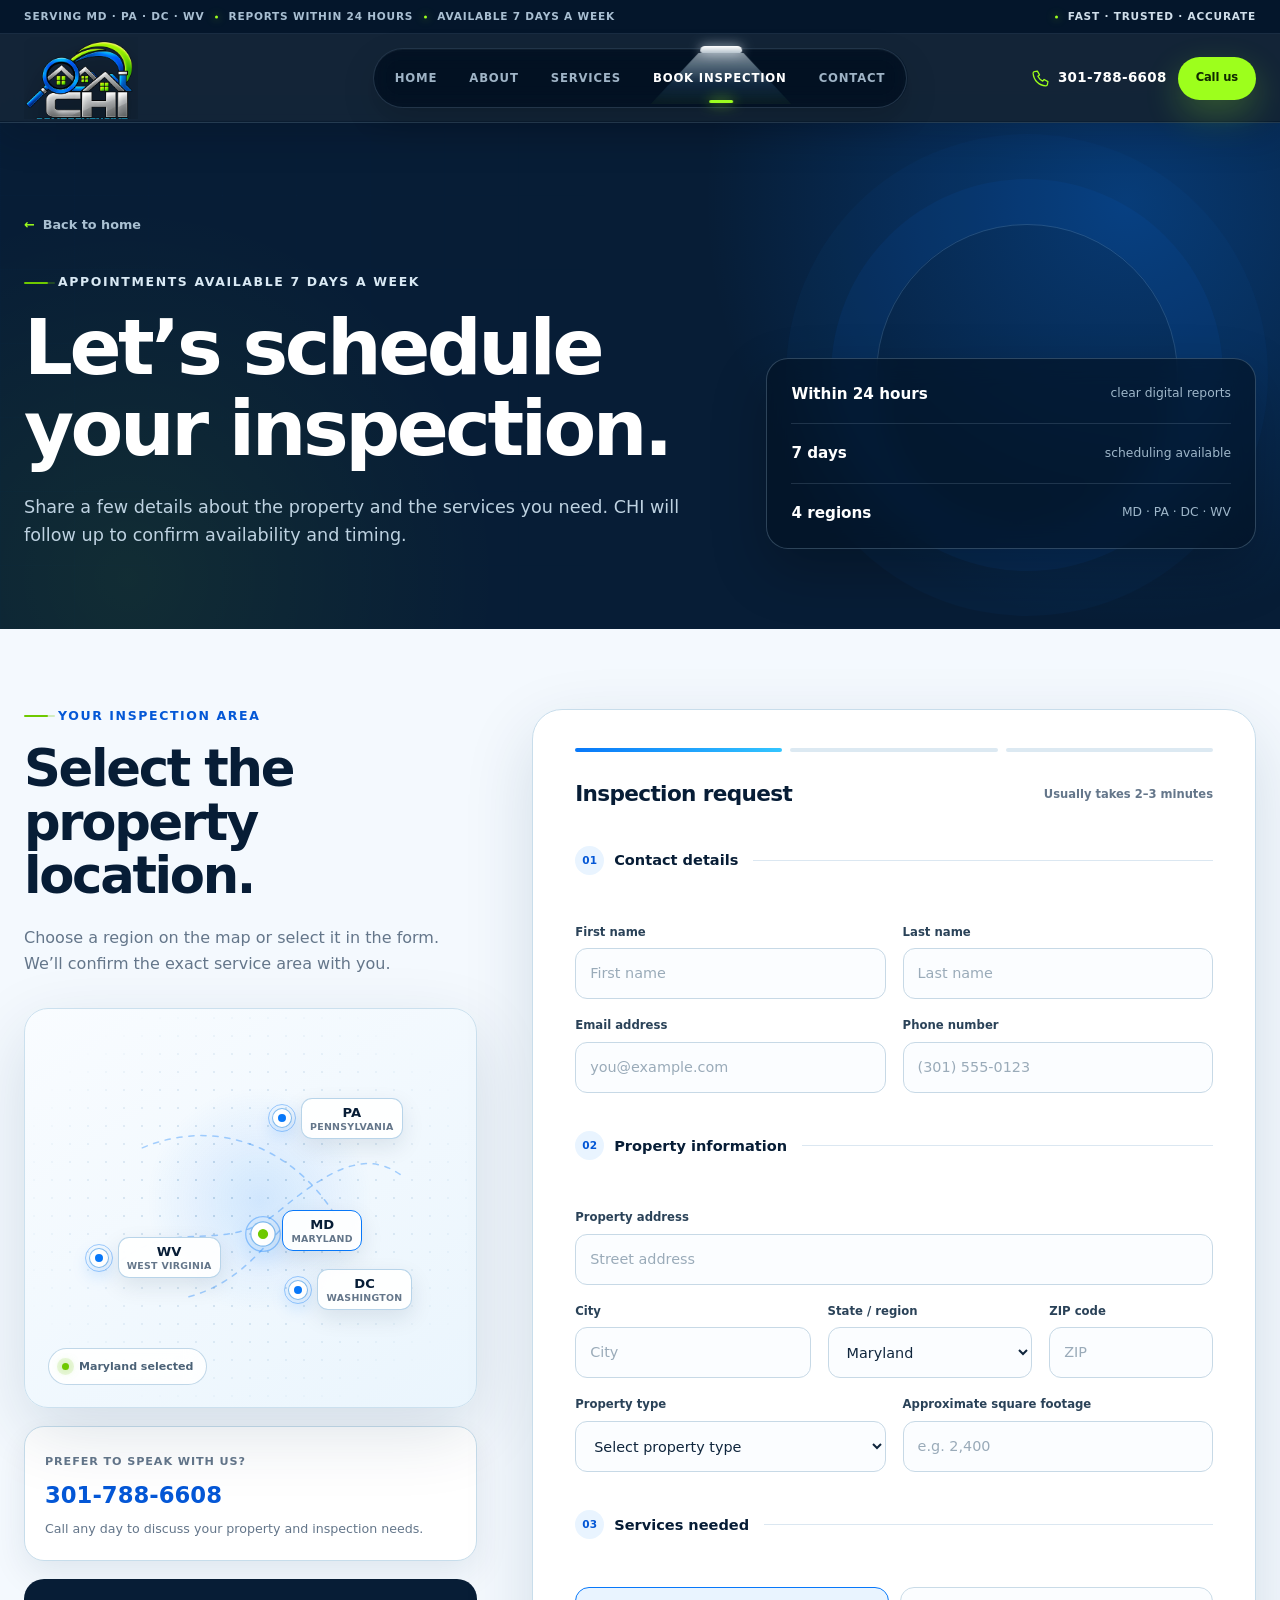
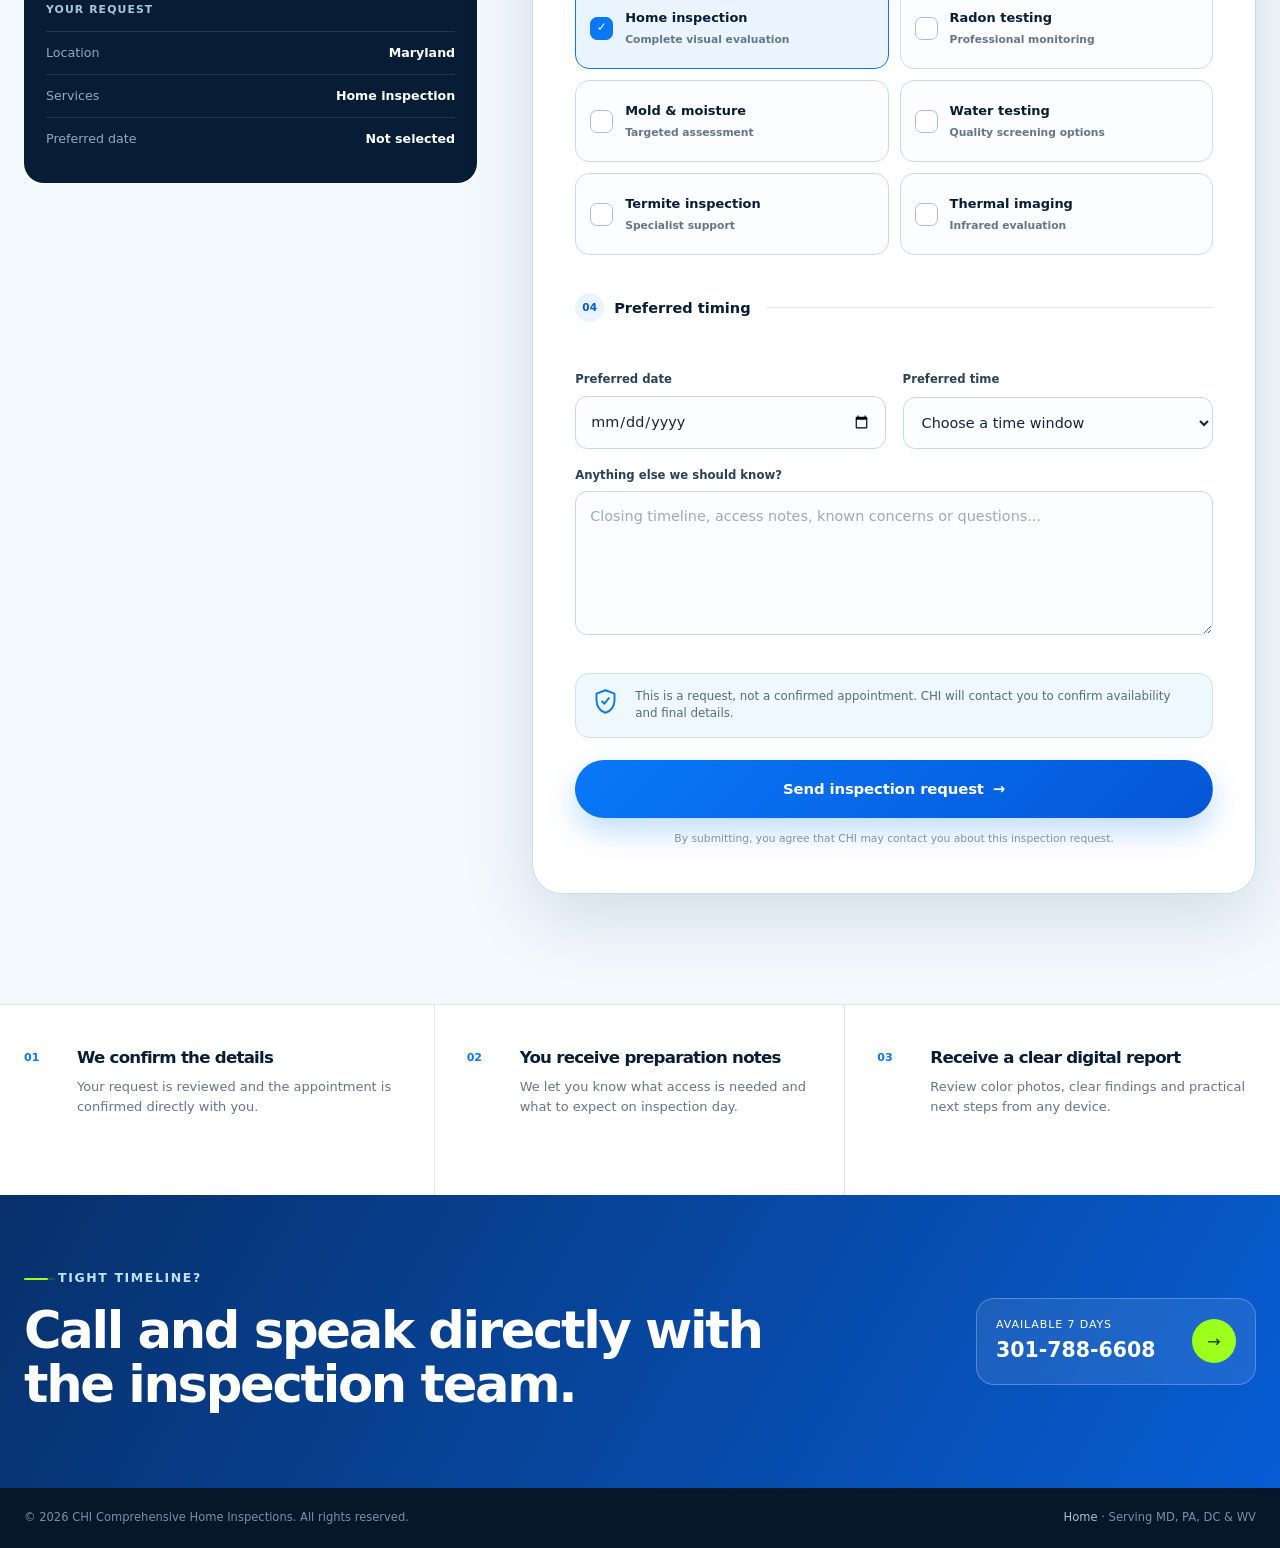
==== schedule/index.html @ 163e4bb3 "first commit" ====
<!doctype html>
<html lang="en">
  <head>
    <meta charset="UTF-8" />
    <meta name="viewport" content="width=device-width, initial-scale=1" />
    <meta name="description" content="Request a CHI home inspection in Maryland, Pennsylvania, Washington DC or West Virginia." />
    <meta name="theme-color" content="#071d36" />
    <title>Schedule an Inspection | CHI Comprehensive Home Inspections</title>
    <link rel="icon" type="image/svg+xml" href="../assets/favicon.svg" />
    <link rel="stylesheet" href="../assets/styles.css" />
    <script src="../assets/app.js" defer></script>
  </head>
  <body data-page="schedule">
    <a class="skip-link" href="#main">Skip to content</a>

    <header class="site-header solid-header" data-header>
      <div class="header-utility" aria-label="Business information">
        <div class="container header-utility-inner">
          <span>Serving MD · PA · DC · WV</span>
          <span>Reports within 24 hours</span>
          <span>Available 7 days a week</span>
          <span class="header-utility-note">Fast · Trusted · Accurate</span>
        </div>
      </div>
      <div class="container header-main">
        <a class="brand" href="../" aria-label="CHI Comprehensive Home Inspections home">
          <span class="brand-image-wrap"><img src="../assets/chi-logo-transparent-v2.webp" alt="CHI Comprehensive Home Inspections" /></span>
        </a>

        <button class="menu-toggle" type="button" aria-expanded="false" aria-controls="primary-nav">
          <span></span><span></span><span></span><span class="sr-only">Open navigation</span>
        </button>

        <div class="header-panel">
          <nav class="limelight-nav" id="primary-nav" aria-label="Primary navigation">
            <span class="nav-light" aria-hidden="true"><i></i></span>
            <a href="../">Home</a>
            <a href="../#why-chi">About</a>
            <a href="../#services">Services</a>
            <a class="active" href="./">Book Inspection</a>
            <a href="../#contact">Contact</a>
          </nav>
          <div class="header-actions">
            <span class="header-phone" aria-label="CHI phone number">
              <svg viewBox="0 0 24 24" aria-hidden="true"><path d="M7.2 2.8 10 7.9 7.8 9.7c1.3 2.6 3.9 5.2 6.5 6.5L16.1 14l5.1 2.8-.7 4a2 2 0 0 1-2 1.7C9.1 21.9 2.1 14.9 1.5 5.5a2 2 0 0 1 1.7-2l4-.7Z"/></svg>
              <span>301-788-6608</span>
            </span>
            <a class="button button-lime header-call-button" href="tel:+13017886608">Call us</a>
          </div>
        </div>
      </div>
    </header>

    <main id="main" class="schedule-main">
      <section class="schedule-hero">
        <div class="schedule-hero-grid" aria-hidden="true"></div>
        <div class="container schedule-hero-inner">
          <div class="schedule-hero-copy reveal">
            <a class="back-link" href="../"><span>←</span> Back to home</a>
            <p class="eyebrow"><span></span> Appointments available 7 days a week</p>
            <h1>Let’s schedule your inspection.</h1>
            <p>Share a few details about the property and the services you need. CHI will follow up to confirm availability and timing.</p>
          </div>
          <div class="schedule-hero-proof reveal">
            <div><strong>Within 24 hours</strong><span>clear digital reports</span></div>
            <div><strong>7 days</strong><span>scheduling available</span></div>
            <div><strong>4 regions</strong><span>MD · PA · DC · WV</span></div>
          </div>
        </div>
      </section>

      <section class="booking-section">
        <div class="container booking-layout">
          <aside class="booking-aside reveal">
            <div class="booking-aside-head">
              <p class="eyebrow"><span></span> Your inspection area</p>
              <h2>Select the property location.</h2>
              <p>Choose a region on the map or select it in the form. We’ll confirm the exact service area with you.</p>
            </div>

            <div class="region-map booking-map" data-region-map aria-label="Select Maryland, Pennsylvania, Washington DC or West Virginia">
              <div class="map-dot-field" aria-hidden="true"></div>
              <span class="map-scan" aria-hidden="true"></span>
              <svg class="map-routes" viewBox="0 0 600 460" aria-hidden="true">
                <path d="M128 300 C205 240, 265 295, 338 234 S458 152, 505 190" />
                <path d="M156 150 C250 110, 355 145, 414 242" />
                <path d="M218 348 C285 330, 318 280, 350 248" />
              </svg>
              <button class="map-node node-md active" type="button" data-region="md"><i></i><span>MD<small>Maryland</small></span></button>
              <button class="map-node node-pa" type="button" data-region="pa"><i></i><span>PA<small>Pennsylvania</small></span></button>
              <button class="map-node node-dc" type="button" data-region="dc"><i></i><span>DC<small>Washington</small></span></button>
              <button class="map-node node-wv" type="button" data-region="wv"><i></i><span>WV<small>West Virginia</small></span></button>
              <div class="map-legend"><span class="live-dot"></span> <strong data-region-label>Maryland selected</strong></div>
            </div>

            <div class="booking-contact-card">
              <span>Prefer to speak with us?</span>
              <a href="tel:+13017886608">301-788-6608</a>
              <p>Call any day to discuss your property and inspection needs.</p>
            </div>

            <div class="request-summary" data-request-summary>
              <p>Your request</p>
              <div><span>Location</span><strong data-summary-location>Maryland</strong></div>
              <div><span>Services</span><strong data-summary-services>Home inspection</strong></div>
              <div><span>Preferred date</span><strong data-summary-date>Not selected</strong></div>
            </div>
          </aside>

          <div class="booking-form-card reveal">
            <div class="form-progress" aria-hidden="true"><span class="active"></span><span></span><span></span></div>
            <div class="form-heading">
              <p>Inspection request</p>
              <span>Usually takes 2–3 minutes</span>
            </div>

            <form class="booking-form" data-booking-form novalidate>
              <fieldset>
                <legend><span>01</span> Contact details</legend>
                <div class="form-grid two-col">
                  <label>First name<input type="text" name="firstName" autocomplete="given-name" required placeholder="First name" /></label>
                  <label>Last name<input type="text" name="lastName" autocomplete="family-name" required placeholder="Last name" /></label>
                  <label>Email address<input type="email" name="email" autocomplete="email" required placeholder="you@example.com" /></label>
                  <label>Phone number<input type="tel" name="phone" autocomplete="tel" required placeholder="(301) 555-0123" /></label>
                </div>
              </fieldset>

              <fieldset>
                <legend><span>02</span> Property information</legend>
                <div class="form-grid">
                  <label>Property address<input type="text" name="address" autocomplete="street-address" required placeholder="Street address" /></label>
                </div>
                <div class="form-grid three-col">
                  <label>City<input type="text" name="city" autocomplete="address-level2" required placeholder="City" /></label>
                  <label>State / region
                    <select name="state" required data-state-select>
                      <option value="md">Maryland</option>
                      <option value="pa">Pennsylvania</option>
                      <option value="dc">Washington, DC</option>
                      <option value="wv">West Virginia</option>
                    </select>
                  </label>
                  <label>ZIP code<input type="text" name="zip" inputmode="numeric" autocomplete="postal-code" required placeholder="ZIP" /></label>
                </div>
                <div class="form-grid two-col">
                  <label>Property type
                    <select name="propertyType" required>
                      <option value="">Select property type</option>
                      <option>Single-family home</option>
                      <option>Townhome</option>
                      <option>Condo</option>
                      <option>Multi-unit property</option>
                      <option>New construction</option>
                      <option>Other</option>
                    </select>
                  </label>
                  <label>Approximate square footage<input type="number" name="squareFeet" min="1" inputmode="numeric" placeholder="e.g. 2,400" /></label>
                </div>
              </fieldset>

              <fieldset>
                <legend><span>03</span> Services needed</legend>
                <div class="service-check-grid">
                  <label class="service-check checked"><input type="checkbox" name="services" value="Home inspection" checked /><span class="check-ui"></span><span><strong>Home inspection</strong><small>Complete visual evaluation</small></span></label>
                  <label class="service-check"><input type="checkbox" name="services" value="Radon testing" /><span class="check-ui"></span><span><strong>Radon testing</strong><small>Professional monitoring</small></span></label>
                  <label class="service-check"><input type="checkbox" name="services" value="Mold & moisture testing" /><span class="check-ui"></span><span><strong>Mold &amp; moisture</strong><small>Targeted assessment</small></span></label>
                  <label class="service-check"><input type="checkbox" name="services" value="Water quality testing" /><span class="check-ui"></span><span><strong>Water testing</strong><small>Quality screening options</small></span></label>
                  <label class="service-check"><input type="checkbox" name="services" value="Termite inspection" /><span class="check-ui"></span><span><strong>Termite inspection</strong><small>Specialist support</small></span></label>
                  <label class="service-check"><input type="checkbox" name="services" value="Thermal imaging" /><span class="check-ui"></span><span><strong>Thermal imaging</strong><small>Infrared evaluation</small></span></label>
                </div>
              </fieldset>

              <fieldset>
                <legend><span>04</span> Preferred timing</legend>
                <div class="form-grid two-col">
                  <label>Preferred date<input type="date" name="preferredDate" data-date-input required /></label>
                  <label>Preferred time
                    <select name="preferredTime" required>
                      <option value="">Choose a time window</option>
                      <option>Morning · 8am–11am</option>
                      <option>Midday · 11am–2pm</option>
                      <option>Afternoon · 2pm–5pm</option>
                      <option>Flexible</option>
                    </select>
                  </label>
                </div>
                <div class="form-grid">
                  <label>Anything else we should know?<textarea name="message" rows="5" placeholder="Closing timeline, access notes, known concerns or questions..."></textarea></label>
                </div>
              </fieldset>

              <div class="form-note">
                <svg viewBox="0 0 24 24" aria-hidden="true"><path d="M12 2 4 5v6c0 5.3 3.4 9.9 8 11 4.6-1.1 8-5.7 8-11V5l-8-3Zm-3 10 2 2 4-5"/></svg>
                <p>This is a request, not a confirmed appointment. CHI will contact you to confirm availability and final details.</p>
              </div>

              <button class="button button-primary button-large form-submit" type="submit">Send inspection request <span>→</span></button>
              <p class="form-privacy">By submitting, you agree that CHI may contact you about this inspection request.</p>
            </form>

            <div class="form-success" data-form-success hidden>
              <div class="success-mark"><span>✓</span></div>
              <p class="eyebrow"><span></span> Request prepared</p>
              <h2>Thanks—we have your inspection details.</h2>
              <p>Please call <a href="tel:+13017886608">301-788-6608</a> to confirm the appointment while online delivery is being connected.</p>
              <div class="success-summary" data-success-summary></div>
              <div class="hero-buttons">
                <a class="button button-primary" href="tel:+13017886608">Call to confirm</a>
                <button class="button button-outline" type="button" data-edit-request>Edit request</button>
              </div>
            </div>
          </div>
        </div>
      </section>

      <section class="schedule-assurance">
        <div class="container assurance-grid reveal">
          <article><span>01</span><div><h3>We confirm the details</h3><p>Your request is reviewed and the appointment is confirmed directly with you.</p></div></article>
          <article><span>02</span><div><h3>You receive preparation notes</h3><p>We let you know what access is needed and what to expect on inspection day.</p></div></article>
          <article><span>03</span><div><h3>Receive a clear digital report</h3><p>Review color photos, clear findings and practical next steps from any device.</p></div></article>
        </div>
      </section>

      <section class="schedule-help">
        <div class="container schedule-help-inner reveal">
          <div><p class="eyebrow light"><span></span> Tight timeline?</p><h2>Call and speak directly with the inspection team.</h2></div>
          <a href="tel:+13017886608"><span>Available 7 days</span><strong>301-788-6608</strong><i>→</i></a>
        </div>
      </section>
    </main>

    <footer class="site-footer compact-footer">
      <div class="container footer-bottom"><p>© <span data-year></span> CHI Comprehensive Home Inspections. All rights reserved.</p><p><a href="../">Home</a> · Serving MD, PA, DC &amp; WV</p></div>
    </footer>

    <a class="mobile-call-bar" href="tel:+13017886608"><span>Call CHI</span><strong>301-788-6608</strong></a>
  </body>
</html>
---- assets/styles.css ----
:root {
  --blue: #0878f9;
  --blue-deep: #0457d6;
  --blue-soft: #e9f4ff;
  --cyan: #33c5ff;
  --lime: #9dff1c;
  --lime-deep: #6fc900;
  --navy: #071d36;
  --navy-2: #0b2949;
  --ink: #10263d;
  --muted: #64768a;
  --line: #dbe7f1;
  --ice: #f4f9fe;
  --white: #ffffff;
  --shadow: 0 24px 70px rgba(10, 47, 82, 0.14);
  --shadow-soft: 0 12px 35px rgba(10, 47, 82, 0.09);
  --radius-sm: 12px;
  --radius: 22px;
  --radius-lg: 34px;
  --container: 1240px;
}

* {
  box-sizing: border-box;
}

html {
  scroll-behavior: smooth;
  scroll-padding-top: 100px;
}

body {
  margin: 0;
  background: var(--white);
  color: var(--ink);
  font-family: Inter, ui-sans-serif, system-ui, -apple-system, BlinkMacSystemFont, "Segoe UI", sans-serif;
  font-size: 16px;
  line-height: 1.6;
  -webkit-font-smoothing: antialiased;
  overflow-x: hidden;
}

body.menu-open {
  overflow: hidden;
}

img {
  display: block;
  max-width: 100%;
}

a {
  color: inherit;
  text-decoration: none;
}

button,
input,
select,
textarea {
  font: inherit;
}

button,
a {
  -webkit-tap-highlight-color: transparent;
}

button {
  color: inherit;
}

:focus-visible {
  outline: 3px solid color-mix(in srgb, var(--blue) 60%, white);
  outline-offset: 3px;
}

.sr-only {
  position: absolute;
  width: 1px;
  height: 1px;
  padding: 0;
  margin: -1px;
  overflow: hidden;
  clip: rect(0, 0, 0, 0);
  white-space: nowrap;
  border: 0;
}

.skip-link {
  position: fixed;
  z-index: 9999;
  top: 10px;
  left: 10px;
  transform: translateY(-160%);
  padding: 10px 16px;
  border-radius: 8px;
  background: var(--navy);
  color: white;
  transition: transform 0.2s ease;
}

.skip-link:focus {
  transform: translateY(0);
}

.container {
  width: min(calc(100% - 48px), var(--container));
  margin-inline: auto;
}

.section {
  padding: 112px 0;
}

h1,
h2,
h3,
p {
  margin-top: 0;
}

h1,
h2,
h3 {
  color: var(--navy);
  font-weight: 750;
  letter-spacing: -0.045em;
  line-height: 1.05;
}

h2 {
  margin-bottom: 22px;
  font-size: clamp(2.25rem, 5vw, 4.8rem);
}

h3 {
  margin-bottom: 10px;
  font-size: 1.35rem;
}

.eyebrow {
  display: flex;
  align-items: center;
  gap: 10px;
  margin-bottom: 18px;
  color: var(--blue-deep);
  font-size: 0.78rem;
  font-weight: 800;
  letter-spacing: 0.13em;
  line-height: 1.2;
  text-transform: uppercase;
}

.eyebrow > span {
  width: 24px;
  height: 2px;
  border-radius: 2px;
  background: var(--lime-deep);
  box-shadow: 7px 0 0 rgba(111, 201, 0, 0.25);
}

.eyebrow.light {
  color: #bfe2ff;
}

.eyebrow.light > span {
  background: var(--lime);
}

.button {
  position: relative;
  display: inline-flex;
  min-height: 48px;
  align-items: center;
  justify-content: center;
  border: 1px solid transparent;
  border-radius: 999px;
  padding: 12px 21px;
  font-size: 0.93rem;
  font-weight: 800;
  letter-spacing: -0.01em;
  line-height: 1;
  cursor: pointer;
  transition: transform 0.25s ease, box-shadow 0.25s ease, color 0.25s ease, background-color 0.25s ease, border-color 0.25s ease;
  overflow: hidden;
}

.button::after {
  content: "";
  position: absolute;
  inset: 0;
  background: linear-gradient(105deg, transparent 25%, rgba(255, 255, 255, 0.34) 50%, transparent 75%);
  transform: translateX(-130%);
  transition: transform 0.6s ease;
}

.button:hover::after {
  transform: translateX(130%);
}

.button:hover {
  transform: translateY(-2px);
}

.button-primary {
  background: linear-gradient(135deg, var(--blue), var(--blue-deep));
  box-shadow: 0 13px 30px rgba(8, 120, 249, 0.26);
  color: white;
}

.button-primary:hover {
  box-shadow: 0 18px 38px rgba(8, 120, 249, 0.35);
}

.button-large {
  min-height: 58px;
  padding-inline: 27px;
}

.button-ghost {
  border-color: rgba(10, 45, 75, 0.2);
  background: rgba(255, 255, 255, 0.66);
  color: var(--navy);
  backdrop-filter: blur(14px);
}

.button-outline {
  border-color: #bfd0df;
  background: white;
  color: var(--navy);
}

.button-outline:hover {
  border-color: var(--blue);
  color: var(--blue-deep);
}

.button-lime {
  background: var(--lime);
  box-shadow: 0 14px 35px rgba(157, 255, 28, 0.24);
  color: #102900;
}

.button-white {
  border-color: rgba(255, 255, 255, 0.35);
  background: rgba(255, 255, 255, 0.1);
  color: white;
  backdrop-filter: blur(12px);
}

.reveal {
  opacity: 0;
  transform: translateY(28px);
  transition: opacity 0.75s ease, transform 0.75s cubic-bezier(0.22, 1, 0.36, 1);
}

.reveal.is-visible {
  opacity: 1;
  transform: translateY(0);
}

/* Header */
.site-header {
  position: fixed;
  z-index: 1000;
  top: 0;
  left: 0;
  width: 100%;
  min-height: 92px;
  display: flex;
  align-items: center;
  gap: 24px;
  padding: 9px max(24px, calc((100vw - var(--container)) / 2));
  border-bottom: 1px solid transparent;
  transition: background-color 0.3s ease, border-color 0.3s ease, box-shadow 0.3s ease, min-height 0.3s ease;
}

.site-header.scrolled,
.site-header.solid-header {
  min-height: 80px;
  border-color: rgba(181, 207, 229, 0.68);
  background: rgba(255, 255, 255, 0.92);
  box-shadow: 0 8px 30px rgba(11, 41, 73, 0.08);
  backdrop-filter: blur(20px) saturate(140%);
}

.brand {
  display: inline-flex;
  flex: 0 0 auto;
  align-items: center;
}

.brand-image-wrap {
  width: 76px;
  height: 72px;
  display: grid;
  place-items: center;
}

.brand-image-wrap img {
  width: 100%;
  height: 100%;
  object-fit: contain;
  filter: drop-shadow(0 7px 13px rgba(7, 29, 54, 0.13));
}

.header-actions {
  position: static;
  min-width: 0;
  display: flex;
  flex: 1 1 auto;
  align-items: center;
  justify-content: flex-end;
  gap: 16px;
}

.limelight-nav {
  position: absolute;
  top: 50%;
  left: 50%;
  display: flex;
  align-items: center;
  gap: 2px;
  border: 1px solid rgba(154, 184, 207, 0.46);
  border-radius: 999px;
  padding: 5px;
  background: rgba(255, 255, 255, 0.66);
  box-shadow: inset 0 1px 0 rgba(255, 255, 255, 0.8), 0 9px 30px rgba(8, 52, 90, 0.06);
  backdrop-filter: blur(12px);
  isolation: isolate;
  transform: translate(-50%, -50%);
}

.limelight-nav a {
  position: relative;
  z-index: 2;
  min-height: 38px;
  display: inline-flex;
  align-items: center;
  border-radius: 999px;
  padding: 0 15px;
  color: #446078;
  font-size: 0.82rem;
  font-weight: 760;
  white-space: nowrap;
  transition: color 0.25s ease;
}

.limelight-nav a:hover,
.limelight-nav a.active {
  color: var(--blue-deep);
}

.nav-light {
  position: absolute;
  z-index: 1;
  left: 5px;
  top: 5px;
  width: 66px;
  height: 38px;
  border: 1px solid rgba(8, 120, 249, 0.22);
  border-radius: 999px;
  background: radial-gradient(circle at 50% 120%, rgba(157, 255, 28, 0.72), transparent 52%), linear-gradient(180deg, #fff, #dff0ff);
  box-shadow: 0 0 22px rgba(8, 120, 249, 0.22), inset 0 -2px 8px rgba(8, 120, 249, 0.09);
  transition: transform 0.38s cubic-bezier(0.22, 1, 0.36, 1), width 0.38s cubic-bezier(0.22, 1, 0.36, 1);
  will-change: transform, width;
}

.nav-light::after {
  content: "";
  position: absolute;
  bottom: -3px;
  left: 50%;
  width: 20px;
  height: 3px;
  transform: translateX(-50%);
  border-radius: 99px;
  background: var(--lime-deep);
  box-shadow: 0 0 12px var(--lime);
}

.phone-link {
  display: inline-flex;
  align-items: center;
  gap: 8px;
  color: var(--navy);
  font-size: 0.84rem;
  font-weight: 850;
  white-space: nowrap;
}

.phone-link svg {
  width: 19px;
  fill: none;
  stroke: var(--blue);
  stroke-linecap: round;
  stroke-linejoin: round;
  stroke-width: 1.8;
}

.header-cta {
  min-height: 44px;
  padding-inline: 17px;
  white-space: nowrap;
}

.menu-toggle {
  width: 48px;
  height: 48px;
  display: none;
  place-items: center;
  gap: 4px;
  border: 1px solid var(--line);
  border-radius: 14px;
  background: white;
  cursor: pointer;
}

.menu-toggle span:not(.sr-only) {
  width: 20px;
  height: 2px;
  display: block;
  border-radius: 3px;
  background: var(--navy);
  transition: transform 0.25s ease, opacity 0.25s ease;
}

.mobile-call-bar {
  display: none;
}

/* Inspection hero */
.inspection-hero {
  position: relative;
  min-height: 840px;
  display: grid;
  align-items: center;
  padding: 138px 0 72px;
  background:
    radial-gradient(circle at 83% 18%, rgba(51, 197, 255, 0.2), transparent 29%),
    radial-gradient(circle at 64% 83%, rgba(157, 255, 28, 0.11), transparent 26%),
    linear-gradient(145deg, #ffffff 0%, #f1f8ff 72%, #e7f4ff 100%);
  overflow: hidden;
}

.hero-grid,
.schedule-hero-grid,
.final-cta-grid {
  position: absolute;
  inset: 0;
  opacity: 0.36;
  background-image: linear-gradient(rgba(8, 120, 249, 0.09) 1px, transparent 1px), linear-gradient(90deg, rgba(8, 120, 249, 0.09) 1px, transparent 1px);
  background-size: 74px 74px;
  mask-image: linear-gradient(90deg, black, transparent 68%);
}

.hero-layout {
  position: relative;
  z-index: 2;
  display: grid;
  grid-template-columns: minmax(390px, 0.86fr) minmax(500px, 1.14fr);
  align-items: center;
  gap: clamp(38px, 5vw, 72px);
}

.hero-copy {
  padding-bottom: 8px;
}

.hero-copy h1 {
  margin-bottom: 22px;
  font-size: clamp(3.5rem, 5.4vw, 6.35rem);
  letter-spacing: -0.065em;
  line-height: 0.94;
}

.hero-copy h1 em {
  color: var(--blue-deep);
  font-family: Georgia, "Times New Roman", serif;
  font-size: 0.69em;
  font-weight: 500;
  letter-spacing: -0.045em;
}

.hero-lede {
  max-width: 590px;
  margin-bottom: 28px;
  color: #3c5871;
  font-size: clamp(1.03rem, 1.35vw, 1.22rem);
  line-height: 1.65;
}

.hero-buttons {
  display: flex;
  flex-wrap: wrap;
  align-items: center;
  gap: 12px;
}

.hero-proof {
  display: flex;
  gap: 0;
  margin-top: 38px;
}

.hero-proof span {
  display: grid;
  gap: 1px;
  padding: 0 24px;
  border-right: 1px solid rgba(16, 65, 102, 0.19);
  color: var(--muted);
  font-size: 0.76rem;
  font-weight: 700;
  line-height: 1.3;
  text-transform: uppercase;
}

.hero-proof span:first-child {
  padding-left: 0;
}

.hero-proof span:last-child {
  border-right: 0;
}

.hero-proof strong {
  color: var(--navy);
  font-size: 1.13rem;
  font-weight: 900;
  letter-spacing: -0.02em;
  text-transform: none;
}

.hero-visual {
  position: relative;
  min-width: 0;
}

.hero-visual::before {
  content: "";
  position: absolute;
  inset: -22px 24px 22px -22px;
  border: 1px solid rgba(8, 120, 249, 0.15);
  border-radius: 38px;
  background: linear-gradient(145deg, rgba(8, 120, 249, 0.1), rgba(157, 255, 28, 0.08));
  transform: rotate(-2.2deg);
}

.hero-photo-frame {
  position: relative;
  aspect-ratio: 1.17 / 1;
  border: 7px solid rgba(255, 255, 255, 0.9);
  border-radius: 36px;
  background: #dceefe;
  box-shadow: 0 34px 85px rgba(8, 51, 91, 0.2);
  overflow: hidden;
}

.hero-photo {
  position: absolute;
  inset: 0;
  width: 100%;
  height: 100%;
  object-fit: cover;
  object-position: 58% center;
  transition: transform 1.2s cubic-bezier(0.22, 1, 0.36, 1);
}

.hero-visual:hover .hero-photo {
  transform: scale(1.025);
}

.hero-photo-frame::after {
  content: "";
  position: absolute;
  inset: 0;
  background: linear-gradient(180deg, transparent 42%, rgba(7, 29, 54, 0.18) 100%);
  pointer-events: none;
}

.hero-scan-line {
  position: absolute;
  z-index: 3;
  top: 0;
  bottom: 0;
  left: 8%;
  width: 2px;
  background: var(--lime);
  box-shadow: 0 0 16px var(--lime), 16px 0 48px rgba(157, 255, 28, 0.22), -16px 0 48px rgba(8, 120, 249, 0.2);
  animation: hero-scan 6.4s ease-in-out infinite;
}

@keyframes hero-scan {
  0%, 100% { left: 8%; opacity: 0.2; }
  50% { left: 92%; opacity: 0.92; }
}

.hero-hotspot {
  content: "";
  position: absolute;
  z-index: 6;
  display: flex;
  align-items: center;
  gap: 9px;
  transition: opacity 0.35s ease, transform 0.35s ease;
}

.hotspot-scan { top: 25%; right: 7%; }
.hotspot-notes { top: 38%; left: 27%; }
.hotspot-team { top: 58%; left: 54%; }

.hotspot-dot {
  position: relative;
  width: 18px;
  height: 18px;
  flex: 0 0 auto;
  border: 5px solid white;
  border-radius: 50%;
  background: var(--blue);
  box-shadow: 0 4px 15px rgba(7, 29, 54, 0.32);
}

.hotspot-dot::after {
  content: "";
  position: absolute;
  inset: -9px;
  border: 1px solid rgba(157, 255, 28, 0.9);
  border-radius: 50%;
  animation: hotspot-pulse 2s ease-out infinite;
}

@keyframes hotspot-pulse {
  0% { transform: scale(0.65); opacity: 1; }
  100% { transform: scale(1.45); opacity: 0; }
}

.hotspot-label {
  border: 1px solid rgba(255, 255, 255, 0.56);
  border-radius: 999px;
  padding: 7px 11px;
  background: rgba(7, 29, 54, 0.8);
  box-shadow: 0 10px 26px rgba(7, 29, 54, 0.2);
  color: white;
  font-size: 0.68rem;
  font-weight: 850;
  white-space: nowrap;
  opacity: 0;
  transform: translateX(-7px);
  transition: opacity 0.35s ease, transform 0.35s ease;
  backdrop-filter: blur(9px);
}

.hero-hotspot.active .hotspot-dot {
  background: var(--lime);
  box-shadow: 0 0 22px rgba(157, 255, 28, 0.95);
}

.hero-hotspot.active .hotspot-label {
  opacity: 1;
  transform: translateX(0);
}

.hero-status-card {
  position: absolute;
  z-index: 7;
  right: 22px;
  bottom: 22px;
  width: min(325px, calc(100% - 44px));
  border: 1px solid rgba(255, 255, 255, 0.7);
  border-radius: 20px;
  padding: 17px 18px 15px;
  background: rgba(255, 255, 255, 0.93);
  box-shadow: 0 20px 45px rgba(7, 29, 54, 0.2);
  backdrop-filter: blur(16px);
}

.hero-status-card > p {
  display: flex;
  align-items: center;
  gap: 8px;
  margin: 0 0 7px;
  color: var(--blue-deep);
  font-size: 0.66rem;
  font-weight: 850;
  letter-spacing: 0.08em;
  text-transform: uppercase;
}

.hero-status-card > strong {
  display: block;
  color: var(--navy);
  font-size: 1.02rem;
  letter-spacing: -0.02em;
}

.hero-status-card > span {
  display: block;
  margin-top: 4px;
  color: var(--muted);
  font-size: 0.76rem;
  line-height: 1.45;
}

.hero-step-controls {
  display: flex;
  gap: 6px;
  margin-top: 13px;
}

.hero-step-controls button {
  min-width: 38px;
  min-height: 28px;
  border: 1px solid #c9dce9;
  border-radius: 999px;
  background: white;
  color: #71879a;
  font-size: 0.64rem;
  font-weight: 900;
  cursor: pointer;
  transition: color 0.25s ease, background-color 0.25s ease, border-color 0.25s ease, transform 0.25s ease;
}

.hero-step-controls button:hover {
  transform: translateY(-1px);
}

.hero-step-controls button.active {
  border-color: var(--blue);
  background: var(--blue);
  color: white;
}

/* Trust strip */
.trust-strip {
  position: relative;
  z-index: 10;
  border-top: 1px solid #d6e7f4;
  border-bottom: 1px solid #d6e7f4;
  background: white;
}

.trust-grid {
  display: grid;
  grid-template-columns: repeat(3, 1fr);
}

.trust-grid > div {
  min-height: 154px;
  display: flex;
  align-items: center;
  gap: 18px;
  padding: 28px 34px;
  border-right: 1px solid #dfebf4;
}

.trust-grid > div:first-child { padding-left: 0; }
.trust-grid > div:last-child { border-right: 0; padding-right: 0; }

.trust-icon {
  width: 52px;
  height: 52px;
  display: grid;
  flex: 0 0 auto;
  place-items: center;
  border: 1px solid #bee0ff;
  border-radius: 16px;
  background: linear-gradient(145deg, white, #eaf6ff);
  box-shadow: inset 0 -7px 18px rgba(8, 120, 249, 0.08);
  color: var(--blue);
  font-size: 0.88rem;
  font-weight: 900;
}

.trust-grid p {
  display: grid;
  gap: 4px;
  margin: 0;
}

.trust-grid strong {
  color: var(--navy);
  font-size: 0.99rem;
  letter-spacing: -0.015em;
}

.trust-grid small {
  color: var(--muted);
  font-size: 0.82rem;
  line-height: 1.45;
}

/* Services */
.services-section {
  background: linear-gradient(180deg, #fff 0%, #f4f9fe 100%);
}

.section-heading {
  display: grid;
  grid-template-columns: minmax(0, 1.25fr) minmax(280px, 0.65fr);
  align-items: end;
  gap: 70px;
  margin-bottom: 66px;
}

.section-heading h2 {
  max-width: 820px;
  margin-bottom: 0;
}

.section-heading > p {
  margin-bottom: 5px;
  color: var(--muted);
  font-size: 1.02rem;
}

.section-heading.compact {
  grid-template-columns: 1fr auto;
  align-items: center;
}

.interactive-services {
  display: grid;
  grid-template-columns: minmax(0, 1.05fr) minmax(390px, 0.95fr);
  gap: 50px;
  align-items: stretch;
}

.service-list {
  position: relative;
  align-self: center;
  border-top: 1px solid #cbdde9;
}

.service-row {
  position: relative;
  z-index: 2;
  width: 100%;
  min-height: 92px;
  display: grid;
  grid-template-columns: 40px 1fr 32px;
  align-items: center;
  gap: 15px;
  border: 0;
  border-bottom: 1px solid #cbdde9;
  padding: 14px 10px;
  background: transparent;
  text-align: left;
  cursor: pointer;
  transition: color 0.3s ease, padding 0.3s ease;
}

.service-row:hover,
.service-row.active {
  padding-inline: 18px;
}

.service-row.active {
  color: white;
}

.service-highlight {
  position: absolute;
  z-index: 1;
  top: 0;
  left: 0;
  width: 100%;
  height: 92px;
  border-radius: 13px;
  background: linear-gradient(105deg, var(--blue-deep), var(--blue));
  box-shadow: 0 14px 30px rgba(8, 120, 249, 0.18);
  transition: transform 0.45s cubic-bezier(0.22, 1, 0.36, 1), height 0.35s ease;
}

.service-highlight::after {
  content: "";
  position: absolute;
  top: 10px;
  bottom: 10px;
  left: 5px;
  width: 3px;
  border-radius: 6px;
  background: var(--lime);
  box-shadow: 0 0 12px var(--lime);
}

.service-index {
  color: #8196aa;
  font-size: 0.69rem;
  font-weight: 850;
  letter-spacing: 0.08em;
}

.service-row.active .service-index {
  color: #bfe6ff;
}

.service-main {
  display: grid;
  gap: 3px;
}

.service-main strong {
  color: var(--navy);
  font-size: 1.05rem;
  letter-spacing: -0.02em;
}

.service-main small {
  color: var(--muted);
  font-size: 0.79rem;
  line-height: 1.35;
}

.service-row.active .service-main strong,
.service-row.active .service-main small {
  color: white;
}

.service-arrow {
  width: 28px;
  height: 28px;
  display: grid;
  place-items: center;
  border: 1px solid rgba(100, 118, 138, 0.28);
  border-radius: 50%;
  color: var(--blue);
  transition: transform 0.25s ease, background-color 0.25s ease;
}

.service-row.active .service-arrow {
  border-color: var(--lime);
  background: var(--lime);
  color: #153400;
  transform: rotate(45deg);
}

.service-preview {
  min-height: 620px;
  display: flex;
  flex-direction: column;
  border: 1px solid #cfe1ee;
  border-radius: var(--radius-lg);
  background: white;
  box-shadow: var(--shadow);
  overflow: hidden;
}

.service-preview-image {
  position: relative;
  height: 310px;
  background: #dceefe;
  overflow: hidden;
}

.service-preview-image img {
  width: 100%;
  height: 100%;
  object-fit: cover;
  transition: opacity 0.28s ease, transform 0.6s ease;
}

.service-preview-image.changing img {
  opacity: 0.2;
  transform: scale(1.06);
}

.preview-scan {
  position: absolute;
  inset: 0;
  background: linear-gradient(90deg, transparent, rgba(157, 255, 28, 0.34), transparent);
  transform: translateX(-100%);
}

.service-preview-image.changing .preview-scan {
  animation: preview-scan 0.7s ease;
}

@keyframes preview-scan {
  to { transform: translateX(100%); }
}

.preview-tag {
  position: absolute;
  left: 20px;
  bottom: 20px;
  border: 1px solid rgba(255, 255, 255, 0.55);
  border-radius: 999px;
  padding: 7px 11px;
  background: rgba(7, 29, 54, 0.8);
  color: white;
  font-size: 0.67rem;
  font-weight: 800;
  letter-spacing: 0.08em;
  text-transform: uppercase;
  backdrop-filter: blur(8px);
}

.service-preview-copy {
  display: flex;
  flex: 1;
  flex-direction: column;
  padding: 31px 34px 34px;
}

.preview-kicker {
  margin-bottom: 8px;
  color: var(--blue);
  font-size: 0.7rem;
  font-weight: 850;
  letter-spacing: 0.1em;
  text-transform: uppercase;
}

.service-preview-copy h3 {
  font-size: 1.75rem;
}

.service-preview-copy > p:not(.preview-kicker) {
  margin-bottom: 20px;
  color: var(--muted);
}

.service-preview-copy ul {
  display: grid;
  gap: 8px;
  margin: 0 0 25px;
  padding: 0;
  list-style: none;
}

.service-preview-copy li {
  position: relative;
  padding-left: 25px;
  color: var(--ink);
  font-size: 0.86rem;
  font-weight: 700;
}

.service-preview-copy li::before {
  content: "✓";
  position: absolute;
  left: 0;
  top: 1px;
  width: 17px;
  height: 17px;
  display: grid;
  place-items: center;
  border-radius: 50%;
  background: #e8fbd1;
  color: #4d9800;
  font-size: 0.65rem;
  font-weight: 900;
}

.service-preview-copy > a,
.text-link {
  display: inline-flex;
  align-items: center;
  gap: 10px;
  margin-top: auto;
  color: var(--blue-deep);
  font-size: 0.9rem;
  font-weight: 850;
}

.service-preview-copy > a span,
.text-link span {
  transition: transform 0.25s ease;
}

.service-preview-copy > a:hover span,
.text-link:hover span {
  transform: translateX(5px);
}

/* Reporting */
.report-section {
  background: white;
}

.report-grid {
  display: grid;
  grid-template-columns: minmax(0, 1.05fr) minmax(360px, 0.8fr);
  gap: clamp(55px, 8vw, 110px);
  align-items: center;
}

.report-visual {
  position: relative;
  padding: 0 38px 50px 0;
}

.report-photo-main {
  position: relative;
  min-height: 610px;
  border-radius: 30px;
  background: #e4f0f9;
  box-shadow: var(--shadow);
  overflow: hidden;
}

.report-photo-main > img {
  width: 100%;
  height: 100%;
  min-height: 610px;
  object-fit: cover;
  object-position: center;
}

.scan-beam {
  position: absolute;
  inset: 0 auto 0 0;
  width: 3px;
  background: var(--lime);
  box-shadow: 0 0 25px rgba(157, 255, 28, 0.95), 14px 0 50px rgba(8, 120, 249, 0.19);
  animation: report-scan 5s ease-in-out infinite;
}

@keyframes report-scan {
  0%, 100% { left: 8%; opacity: 0.35; }
  50% { left: 92%; opacity: 0.85; }
}

.photo-pin {
  position: absolute;
  width: 36px;
  height: 36px;
  display: grid;
  place-items: center;
  border: 7px solid rgba(255, 255, 255, 0.88);
  border-radius: 50%;
  background: var(--blue);
  box-shadow: 0 5px 18px rgba(0, 41, 77, 0.28);
  cursor: pointer;
}

.photo-pin span {
  width: 8px;
  height: 8px;
  border-radius: 50%;
  background: var(--lime);
}

.photo-pin::after {
  content: "";
  position: absolute;
  inset: -10px;
  border: 1px solid rgba(157, 255, 28, 0.8);
  border-radius: 50%;
  animation: pin-pulse 2s ease-out infinite;
}

@keyframes pin-pulse {
  0% { transform: scale(0.7); opacity: 1; }
  100% { transform: scale(1.5); opacity: 0; }
}

.pin-one { top: 23%; right: 18%; }
.pin-two { top: 43%; left: 47%; }

.finding-card {
  position: absolute;
  z-index: 4;
  right: 23px;
  bottom: 24px;
  width: min(310px, calc(100% - 46px));
  border: 1px solid rgba(255, 255, 255, 0.55);
  border-radius: 18px;
  padding: 18px;
  background: rgba(7, 29, 54, 0.86);
  box-shadow: 0 15px 40px rgba(7, 29, 54, 0.27);
  color: white;
  backdrop-filter: blur(14px);
}

.finding-status {
  display: inline-flex;
  margin-bottom: 10px;
  border-radius: 99px;
  padding: 4px 8px;
  background: var(--lime);
  color: #173800;
  font-size: 0.65rem;
  font-weight: 900;
  letter-spacing: 0.08em;
  text-transform: uppercase;
}

.finding-card strong {
  display: block;
  font-size: 1rem;
}

.finding-card p {
  margin: 5px 0 0;
  color: #cde4f5;
  font-size: 0.77rem;
  line-height: 1.45;
}

.report-mini-card {
  position: absolute;
  right: 0;
  bottom: 0;
  width: 220px;
  border: 1px solid #c9dfed;
  border-radius: 20px;
  padding: 20px;
  background: white;
  box-shadow: var(--shadow-soft);
}

.report-mini-card > span {
  color: var(--muted);
  font-size: 0.69rem;
  font-weight: 800;
  letter-spacing: 0.08em;
  text-transform: uppercase;
}

.report-mini-card strong {
  display: block;
  margin-top: 4px;
  color: var(--navy);
  font-size: 1.35rem;
}

.report-lines {
  display: grid;
  gap: 5px;
  margin-top: 14px;
}

.report-lines i {
  height: 5px;
  border-radius: 5px;
  background: #dfeaf2;
}

.report-lines i:first-child { width: 75%; background: linear-gradient(90deg, var(--blue), #8cc9ff); }
.report-lines i:nth-child(2) { width: 92%; }
.report-lines i:nth-child(3) { width: 58%; }

.report-copy > p:not(.eyebrow) {
  color: var(--muted);
  font-size: 1.05rem;
}

.feature-stack {
  display: grid;
  gap: 0;
  margin: 34px 0;
  border-top: 1px solid var(--line);
}

.feature-stack article {
  display: grid;
  grid-template-columns: 42px 1fr;
  gap: 17px;
  padding: 20px 0;
  border-bottom: 1px solid var(--line);
}

.feature-stack article > span {
  color: var(--blue);
  font-size: 0.7rem;
  font-weight: 900;
  letter-spacing: 0.08em;
}

.feature-stack h3 {
  margin-bottom: 5px;
  font-size: 1.05rem;
}

.feature-stack p {
  margin: 0;
  color: var(--muted);
  font-size: 0.87rem;
}

/* Why */
.why-section {
  position: relative;
  background:
    radial-gradient(circle at 86% 8%, rgba(8, 120, 249, 0.25), transparent 30%),
    radial-gradient(circle at 12% 92%, rgba(157, 255, 28, 0.08), transparent 28%),
    var(--navy);
  overflow: hidden;
}

.why-section::after {
  content: "";
  position: absolute;
  inset: 0;
  opacity: 0.22;
  background-image: radial-gradient(circle, rgba(255,255,255,0.5) 1px, transparent 1.2px);
  background-size: 28px 28px;
  mask-image: linear-gradient(120deg, transparent 25%, black 65%, transparent);
  pointer-events: none;
}

.why-section .container {
  position: relative;
  z-index: 2;
}

.why-intro {
  display: grid;
  grid-template-columns: 1.1fr 0.65fr;
  gap: 100px;
  align-items: end;
  margin-bottom: 60px;
}

.why-intro h2 {
  margin: 0;
  color: white;
}

.why-intro > p {
  margin-bottom: 7px;
  color: #b7ccdd;
  font-size: 1.03rem;
}

.why-cards {
  display: grid;
  grid-template-columns: repeat(3, 1fr);
  gap: 18px;
}

.why-card {
  position: relative;
  min-height: 330px;
  display: flex;
  flex-direction: column;
  justify-content: flex-end;
  border: 1px solid rgba(180, 218, 247, 0.16);
  border-radius: 24px;
  padding: 30px;
  background: linear-gradient(145deg, rgba(255,255,255,0.1), rgba(255,255,255,0.035));
  color: white;
  overflow: hidden;
  transition: transform 0.35s ease, border-color 0.35s ease, background-color 0.35s ease;
}

.why-card:hover {
  transform: translateY(-6px);
  border-color: rgba(157, 255, 28, 0.45);
  background: linear-gradient(145deg, rgba(255,255,255,0.14), rgba(255,255,255,0.05));
}

.why-card-large {
  min-height: 420px;
  grid-column: span 3;
  display: grid;
  grid-template-columns: 1fr 1fr;
  align-items: end;
  background: linear-gradient(110deg, rgba(8,120,249,0.2), rgba(255,255,255,0.05));
}

.card-number {
  position: absolute;
  top: 24px;
  left: 26px;
  color: #8fb0ca;
  font-size: 0.7rem;
  font-weight: 900;
  letter-spacing: 0.08em;
}

.why-card h3 {
  color: white;
  font-size: 1.5rem;
}

.why-card p {
  max-width: 520px;
  margin: 0;
  color: #b9cede;
  font-size: 0.92rem;
}

.line-icon {
  width: 62px;
  height: 62px;
  display: grid;
  place-items: center;
  margin-bottom: 40px;
  border: 1px solid rgba(157, 255, 28, 0.25);
  border-radius: 18px;
  background: rgba(157, 255, 28, 0.07);
}

.line-icon svg {
  width: 36px;
  fill: none;
  stroke: var(--lime);
  stroke-linecap: round;
  stroke-linejoin: round;
  stroke-width: 1.6;
}

.team-orbit {
  position: relative;
  width: min(420px, 37vw);
  aspect-ratio: 1;
  justify-self: end;
  align-self: center;
}

.home-core {
  position: absolute;
  top: 50%;
  left: 50%;
  width: 116px;
  height: 116px;
  display: grid;
  place-items: center;
  border: 1px solid rgba(157,255,28,0.55);
  border-radius: 28px;
  background: linear-gradient(145deg, rgba(157,255,28,0.16), rgba(8,120,249,0.2));
  box-shadow: 0 0 55px rgba(8,120,249,0.25);
  color: var(--lime);
  font-size: 4.5rem;
  transform: translate(-50%, -50%);
}

.orbit {
  position: absolute;
  top: 50%;
  left: 50%;
  border: 1px dashed rgba(154, 211, 255, 0.28);
  border-radius: 50%;
  transform: translate(-50%, -50%);
}

.orbit-one { width: 66%; height: 66%; animation: orbit-spin 14s linear infinite; }
.orbit-two { width: 96%; height: 96%; animation: orbit-spin-reverse 20s linear infinite; }

.person-dot {
  position: absolute;
  width: 34px;
  height: 34px;
  border: 8px solid rgba(255,255,255,0.85);
  border-radius: 50%;
  background: var(--blue);
  box-shadow: 0 0 0 9px rgba(8,120,249,0.16), 0 0 28px rgba(8,120,249,0.55);
}

.dot-one { top: 12%; left: 28%; }
.dot-two { right: 12%; bottom: 25%; background: var(--lime-deep); }

@keyframes orbit-spin {
  to { transform: translate(-50%, -50%) rotate(360deg); }
}

@keyframes orbit-spin-reverse {
  to { transform: translate(-50%, -50%) rotate(-360deg); }
}

/* Process */
.process-section {
  background: var(--ice);
}

.process-track {
  position: relative;
  display: grid;
  grid-template-columns: repeat(3, 1fr);
  gap: 46px;
}

.process-track::before {
  content: "";
  position: absolute;
  top: 28px;
  left: 28px;
  right: 28px;
  height: 1px;
  background: linear-gradient(90deg, var(--blue), #8ebfe9, var(--lime-deep));
}

.process-track article {
  position: relative;
  z-index: 2;
  padding-right: 25px;
}

.process-dot {
  width: 57px;
  height: 57px;
  display: grid;
  place-items: center;
  margin-bottom: 34px;
  border: 8px solid var(--ice);
  border-radius: 50%;
  background: var(--blue);
  box-shadow: 0 0 0 1px #a9ccea;
  color: white;
  font-size: 0.85rem;
  font-weight: 900;
}

.process-track article:nth-child(3) .process-dot {
  background: var(--lime-deep);
  color: #112c00;
}

.process-label {
  margin-bottom: 9px;
  color: var(--blue-deep);
  font-size: 0.7rem;
  font-weight: 900;
  letter-spacing: 0.1em;
  text-transform: uppercase;
}

.process-track h3 {
  font-size: 1.35rem;
}

.process-track article > p:last-child {
  margin: 0;
  color: var(--muted);
  font-size: 0.91rem;
}

/* Service area map */
.area-section {
  background: white;
}

.area-grid {
  display: grid;
  grid-template-columns: minmax(340px, 0.72fr) minmax(500px, 1.15fr);
  gap: clamp(55px, 8vw, 120px);
  align-items: center;
}

.area-copy > p:not(.eyebrow):not(.area-status) {
  color: var(--muted);
  font-size: 1.02rem;
}

.area-pills {
  display: flex;
  flex-wrap: wrap;
  gap: 8px;
  margin: 28px 0 20px;
}

.area-pills button {
  border: 1px solid #c8dce9;
  border-radius: 999px;
  padding: 9px 13px;
  background: white;
  color: #4f6579;
  font-size: 0.78rem;
  font-weight: 800;
  cursor: pointer;
  transition: 0.25s ease;
}

.area-pills button:hover,
.area-pills button.active {
  border-color: var(--blue);
  background: var(--blue-soft);
  color: var(--blue-deep);
}

.area-status {
  display: flex;
  align-items: center;
  flex-wrap: wrap;
  gap: 6px;
  margin-bottom: 30px;
  color: var(--muted);
  font-size: 0.8rem;
}

.area-status > span,
.live-dot {
  width: 8px;
  height: 8px;
  border-radius: 50%;
  background: var(--lime-deep);
  box-shadow: 0 0 0 5px rgba(111, 201, 0, 0.13), 0 0 10px rgba(111, 201, 0, 0.55);
}

.area-status strong {
  color: var(--navy);
}

.region-map {
  position: relative;
  min-height: 540px;
  border: 1px solid #cbe0ee;
  border-radius: 32px;
  background:
    radial-gradient(circle at 52% 48%, rgba(8,120,249,0.14), transparent 36%),
    linear-gradient(145deg, #f9fcff, #eaf5fd);
  box-shadow: var(--shadow);
  isolation: isolate;
  overflow: hidden;
}

.map-dot-field {
  position: absolute;
  inset: 0;
  opacity: 0.46;
  background-image: radial-gradient(circle, rgba(27, 100, 158, 0.42) 1.2px, transparent 1.4px);
  background-size: 18px 18px;
  mask-image: radial-gradient(ellipse at center, black 20%, transparent 78%);
}

.map-scan {
  position: absolute;
  z-index: 2;
  top: -20%;
  left: 0;
  width: 100%;
  height: 15%;
  background: linear-gradient(180deg, transparent, rgba(8,120,249,0.13), rgba(157,255,28,0.2), transparent);
  animation: map-scan 5.8s ease-in-out infinite;
  pointer-events: none;
}

@keyframes map-scan {
  0%, 100% { top: -20%; }
  50% { top: 105%; }
}

.map-routes {
  position: absolute;
  z-index: 1;
  inset: 0;
  width: 100%;
  height: 100%;
}

.map-routes path {
  fill: none;
  stroke: rgba(8, 120, 249, 0.34);
  stroke-dasharray: 7 9;
  stroke-linecap: round;
  stroke-width: 2;
  animation: route-flow 13s linear infinite;
}

@keyframes route-flow {
  to { stroke-dashoffset: -128; }
}

.map-node {
  position: absolute;
  z-index: 5;
  display: flex;
  align-items: center;
  gap: 10px;
  border: 0;
  background: transparent;
  cursor: pointer;
}

.map-node i {
  position: relative;
  width: 18px;
  height: 18px;
  border: 5px solid white;
  border-radius: 50%;
  background: var(--blue);
  box-shadow: 0 0 0 1px #82bbee, 0 7px 18px rgba(8,120,249,0.28);
  transition: transform 0.3s ease, background-color 0.3s ease;
}

.map-node i::after {
  content: "";
  position: absolute;
  inset: -10px;
  border: 1px solid rgba(8,120,249,0.36);
  border-radius: 50%;
  animation: map-pulse 2.4s ease-out infinite;
}

@keyframes map-pulse {
  from { transform: scale(0.65); opacity: 1; }
  to { transform: scale(1.55); opacity: 0; }
}

.map-node span {
  display: grid;
  border: 1px solid rgba(177, 208, 231, 0.9);
  border-radius: 11px;
  padding: 7px 10px;
  background: rgba(255,255,255,0.91);
  box-shadow: 0 8px 22px rgba(11,41,73,0.1);
  color: var(--navy);
  font-size: 0.82rem;
  font-style: normal;
  font-weight: 900;
  line-height: 1.2;
  transition: border-color 0.25s ease, transform 0.25s ease;
  backdrop-filter: blur(9px);
}

.map-node small {
  color: var(--muted);
  font-size: 0.59rem;
  font-weight: 720;
  letter-spacing: 0.03em;
  text-transform: uppercase;
}

.map-node:hover span,
.map-node.active span {
  border-color: var(--blue);
  transform: translateY(-3px);
}

.map-node.active i {
  background: var(--lime-deep);
  transform: scale(1.28);
}

.node-pa { top: 24%; right: 21%; }
.node-md { top: 51%; right: 29%; }
.node-dc { top: 62%; right: 20%; }
.node-wv { top: 56%; left: 20%; }

.map-legend {
  position: absolute;
  z-index: 6;
  left: 23px;
  bottom: 22px;
  display: flex;
  align-items: center;
  gap: 10px;
  border: 1px solid rgba(181, 208, 228, 0.85);
  border-radius: 999px;
  padding: 9px 13px;
  background: rgba(255,255,255,0.88);
  color: #4b6277;
  font-size: 0.69rem;
  font-weight: 800;
  backdrop-filter: blur(10px);
}

.map-legend .live-dot {
  width: 7px;
  height: 7px;
}

/* FAQ */
.faq-section {
  background: var(--ice);
}

.faq-grid {
  display: grid;
  grid-template-columns: minmax(300px, 0.72fr) minmax(470px, 1fr);
  gap: clamp(60px, 9vw, 130px);
  align-items: start;
}

.faq-intro {
  position: sticky;
  top: 120px;
}

.faq-intro > p:not(.eyebrow) {
  color: var(--muted);
}

.phone-card {
  display: grid;
  grid-template-columns: 1fr auto;
  align-items: center;
  margin-top: 30px;
  border: 1px solid #c6deec;
  border-radius: 18px;
  padding: 17px 19px;
  background: white;
  box-shadow: var(--shadow-soft);
}

.phone-card span {
  grid-column: 1;
  color: var(--muted);
  font-size: 0.67rem;
  font-weight: 800;
  letter-spacing: 0.09em;
  text-transform: uppercase;
}

.phone-card strong {
  grid-column: 1;
  color: var(--navy);
  font-size: 1.28rem;
}

.phone-card i {
  grid-column: 2;
  grid-row: 1 / span 2;
  width: 42px;
  height: 42px;
  display: grid;
  place-items: center;
  border-radius: 50%;
  background: var(--lime);
  color: #183500;
  font-style: normal;
}

.faq-list {
  border-top: 1px solid #c9dce9;
}

.faq-list details {
  border-bottom: 1px solid #c9dce9;
}

.faq-list summary {
  display: grid;
  grid-template-columns: 1fr 30px;
  align-items: center;
  gap: 20px;
  padding: 25px 0;
  color: var(--navy);
  font-size: 1.02rem;
  font-weight: 800;
  cursor: pointer;
  list-style: none;
}

.faq-list summary::-webkit-details-marker { display: none; }

.faq-list summary span {
  position: relative;
  width: 28px;
  height: 28px;
  border: 1px solid #b6ccdc;
  border-radius: 50%;
}

.faq-list summary span::before,
.faq-list summary span::after {
  content: "";
  position: absolute;
  top: 50%;
  left: 50%;
  width: 10px;
  height: 1px;
  background: var(--blue);
  transform: translate(-50%, -50%);
  transition: transform 0.3s ease;
}

.faq-list summary span::after {
  transform: translate(-50%, -50%) rotate(90deg);
}

.faq-list details[open] summary span::after {
  transform: translate(-50%, -50%) rotate(0deg);
}

.faq-list details > p {
  max-width: 720px;
  margin: -5px 50px 25px 0;
  color: var(--muted);
}

/* Final CTA */
.final-cta {
  position: relative;
  padding: 110px 0;
  background: linear-gradient(125deg, #053d91, var(--blue), #068bb8);
  color: white;
  overflow: hidden;
}

.final-cta::before {
  content: "";
  position: absolute;
  top: -130px;
  right: -80px;
  width: 560px;
  height: 560px;
  border: 1px solid rgba(157,255,28,0.35);
  border-radius: 50%;
  box-shadow: 0 0 0 55px rgba(255,255,255,0.04), 0 0 0 110px rgba(255,255,255,0.025);
}

.final-cta-grid {
  opacity: 0.22;
  mask-image: linear-gradient(90deg, black, black);
}

.final-cta-content {
  position: relative;
  z-index: 2;
  max-width: 900px;
  margin-left: auto;
  margin-right: auto;
  text-align: center;
}

.final-cta-content .eyebrow {
  justify-content: center;
}

.final-cta h2 {
  color: white;
}

.final-cta-content > p:not(.eyebrow) {
  margin-bottom: 32px;
  color: #d6ebfb;
  font-size: 1.1rem;
}

.final-cta .hero-buttons {
  justify-content: center;
}

/* Footer */
.site-footer {
  background: #06172a;
  color: white;
}

.footer-top {
  display: grid;
  grid-template-columns: 1.45fr repeat(3, 0.65fr);
  gap: 55px;
  padding-top: 72px;
  padding-bottom: 60px;
}

.footer-brand img {
  width: 190px;
  height: 105px;
  object-fit: contain;
  object-position: left center;
  margin-bottom: 20px;
  border-radius: 18px;
}

.footer-brand p {
  max-width: 360px;
  color: #9fb6c8;
  font-size: 0.88rem;
}

.footer-top h3 {
  margin-bottom: 18px;
  color: #dcecff;
  font-size: 0.75rem;
  letter-spacing: 0.11em;
  text-transform: uppercase;
}

.footer-top > div:not(.footer-brand) {
  display: flex;
  flex-direction: column;
  align-items: flex-start;
}

.footer-top > div:not(.footer-brand) > a:not(.button) {
  margin-bottom: 8px;
  color: #a9becf;
  font-size: 0.84rem;
  transition: color 0.2s ease;
}

.footer-top > div:not(.footer-brand) > a:hover {
  color: var(--lime);
}

.footer-phone {
  color: white !important;
  font-size: 1.2rem !important;
  font-weight: 850;
}

.footer-contact p {
  color: #8da6b9;
  font-size: 0.78rem;
}

.footer-contact .button {
  min-height: 42px;
  margin-top: 6px;
  padding-inline: 15px;
}

.footer-bottom {
  display: flex;
  justify-content: space-between;
  gap: 30px;
  border-top: 1px solid rgba(174, 208, 232, 0.12);
  padding-top: 20px;
  padding-bottom: 22px;
  color: #7791a4;
  font-size: 0.72rem;
}

.footer-bottom p { margin: 0; }
.footer-bottom a { color: #a9c0d1; }

.compact-footer .footer-bottom {
  border-top: 0;
}

/* Schedule page */
.schedule-main {
  padding-top: 76px;
  background: var(--ice);
}

.schedule-hero {
  position: relative;
  padding: 90px 0 80px;
  background:
    radial-gradient(circle at 88% 15%, rgba(8,120,249,0.13), transparent 32%),
    linear-gradient(180deg, white, #eef7ff);
  overflow: hidden;
}

.schedule-hero::after {
  content: "";
  position: absolute;
  top: 50%;
  right: 8%;
  width: 300px;
  height: 300px;
  border: 1px solid rgba(8,120,249,0.14);
  border-radius: 50%;
  box-shadow: 0 0 0 45px rgba(8,120,249,0.035), 0 0 0 90px rgba(8,120,249,0.025);
  transform: translateY(-50%);
}

.schedule-hero-grid {
  opacity: 0.32;
}

.schedule-hero-inner {
  position: relative;
  z-index: 2;
  display: grid;
  grid-template-columns: minmax(0, 1.15fr) minmax(380px, 0.85fr);
  gap: 80px;
  align-items: end;
}

.schedule-hero-copy h1 {
  max-width: 760px;
  margin-bottom: 23px;
  font-size: clamp(3.2rem, 6vw, 6.4rem);
}

.schedule-hero-copy > p:not(.eyebrow) {
  max-width: 670px;
  margin: 0;
  color: var(--muted);
  font-size: 1.1rem;
}

.back-link {
  display: inline-flex;
  align-items: center;
  gap: 8px;
  margin-bottom: 40px;
  color: #60788d;
  font-size: 0.8rem;
  font-weight: 800;
}

.back-link span { color: var(--blue); }

.schedule-hero-proof {
  display: grid;
  gap: 0;
  border: 1px solid #c8dfef;
  border-radius: 22px;
  padding: 6px 24px;
  background: rgba(255,255,255,0.72);
  box-shadow: var(--shadow-soft);
  backdrop-filter: blur(14px);
}

.schedule-hero-proof > div {
  display: flex;
  align-items: center;
  justify-content: space-between;
  gap: 20px;
  padding: 17px 0;
  border-bottom: 1px solid #dce9f2;
}

.schedule-hero-proof > div:last-child { border-bottom: 0; }
.schedule-hero-proof strong { color: var(--navy); font-size: 0.95rem; }
.schedule-hero-proof span { color: var(--muted); font-size: 0.77rem; }

.booking-section {
  padding: 80px 0 110px;
}

.booking-layout {
  display: grid;
  grid-template-columns: minmax(350px, 0.72fr) minmax(560px, 1.15fr);
  gap: 55px;
  align-items: start;
}

.booking-aside {
  position: sticky;
  top: 108px;
}

.booking-aside-head h2 {
  font-size: clamp(2.2rem, 4vw, 3.5rem);
}

.booking-aside-head > p:not(.eyebrow) {
  color: var(--muted);
}

.booking-map {
  min-height: 400px;
  margin-top: 32px;
  border-radius: 24px;
}

.booking-map .node-pa { top: 22%; right: 15%; }
.booking-map .node-md { top: 51%; right: 24%; }
.booking-map .node-dc { top: 65%; right: 13%; }
.booking-map .node-wv { top: 57%; left: 13%; }

.booking-map .map-node span {
  padding: 6px 8px;
}

.booking-contact-card {
  margin-top: 18px;
  border: 1px solid #c7ddeb;
  border-radius: 20px;
  padding: 20px;
  background: white;
  box-shadow: var(--shadow-soft);
}

.booking-contact-card > span {
  color: var(--muted);
  font-size: 0.7rem;
  font-weight: 800;
  letter-spacing: 0.08em;
  text-transform: uppercase;
}

.booking-contact-card > a {
  display: block;
  margin: 4px 0 6px;
  color: var(--blue-deep);
  font-size: 1.42rem;
  font-weight: 900;
}

.booking-contact-card p {
  margin: 0;
  color: var(--muted);
  font-size: 0.79rem;
}

.request-summary {
  margin-top: 18px;
  border-radius: 20px;
  padding: 22px;
  background: var(--navy);
  color: white;
}

.request-summary > p {
  margin-bottom: 13px;
  color: #a9c7dc;
  font-size: 0.68rem;
  font-weight: 800;
  letter-spacing: 0.1em;
  text-transform: uppercase;
}

.request-summary > div {
  display: flex;
  justify-content: space-between;
  gap: 20px;
  padding: 11px 0;
  border-top: 1px solid rgba(255,255,255,0.1);
  font-size: 0.79rem;
}

.request-summary span { color: #91aabf; }
.request-summary strong { max-width: 60%; text-align: right; }

.booking-form-card {
  border: 1px solid #c8ddeb;
  border-radius: 30px;
  padding: 38px 42px 46px;
  background: white;
  box-shadow: var(--shadow);
}

.form-progress {
  display: grid;
  grid-template-columns: repeat(3, 1fr);
  gap: 8px;
  margin-bottom: 25px;
}

.form-progress span {
  height: 4px;
  border-radius: 4px;
  background: #dce9f2;
}

.form-progress span.active {
  background: linear-gradient(90deg, var(--blue), var(--cyan));
}

.form-heading {
  display: flex;
  justify-content: space-between;
  gap: 20px;
  margin-bottom: 34px;
}

.form-heading p {
  margin: 0;
  color: var(--navy);
  font-size: 1.35rem;
  font-weight: 850;
  letter-spacing: -0.03em;
}

.form-heading span {
  align-self: center;
  color: var(--muted);
  font-size: 0.72rem;
  font-weight: 750;
}

.booking-form fieldset {
  margin: 0 0 38px;
  border: 0;
  border-top: 1px solid var(--line);
  padding: 27px 0 0;
}

.booking-form legend {
  display: flex;
  align-items: center;
  gap: 10px;
  margin-bottom: 21px;
  padding: 0 15px 0 0;
  color: var(--navy);
  font-size: 0.91rem;
  font-weight: 850;
}

.booking-form legend span {
  width: 29px;
  height: 29px;
  display: grid;
  place-items: center;
  border-radius: 50%;
  background: var(--blue-soft);
  color: var(--blue-deep);
  font-size: 0.66rem;
}

.form-grid {
  display: grid;
  gap: 17px;
  margin-bottom: 17px;
}

.form-grid:last-child { margin-bottom: 0; }
.form-grid.two-col { grid-template-columns: repeat(2, minmax(0, 1fr)); }
.form-grid.three-col { grid-template-columns: 1.15fr 1fr 0.8fr; }

.booking-form label {
  display: grid;
  gap: 7px;
  color: #2a4258;
  font-size: 0.73rem;
  font-weight: 800;
}

.booking-form input,
.booking-form select,
.booking-form textarea {
  width: 100%;
  border: 1px solid #c7d9e6;
  border-radius: 12px;
  padding: 13px 14px;
  background: #fbfdff;
  color: var(--ink);
  font-size: 0.9rem;
  font-weight: 500;
  outline: 0;
  transition: border-color 0.2s ease, box-shadow 0.2s ease, background-color 0.2s ease;
}

.booking-form input,
.booking-form select {
  min-height: 51px;
}

.booking-form input:focus,
.booking-form select:focus,
.booking-form textarea:focus {
  border-color: var(--blue);
  background: white;
  box-shadow: 0 0 0 4px rgba(8,120,249,0.1);
}

.booking-form input::placeholder,
.booking-form textarea::placeholder {
  color: #9aabb9;
}

.booking-form .field-error {
  border-color: #e35757;
  box-shadow: 0 0 0 4px rgba(227,87,87,0.09);
}

.service-check-grid {
  display: grid;
  grid-template-columns: repeat(2, minmax(0, 1fr));
  gap: 11px;
}

.service-check {
  position: relative;
  min-height: 82px;
  display: grid !important;
  grid-template-columns: 23px 1fr;
  align-items: center;
  gap: 12px !important;
  border: 1px solid #c9dbe7;
  border-radius: 14px;
  padding: 14px;
  background: #fbfdff;
  cursor: pointer;
  transition: border-color 0.25s ease, background-color 0.25s ease, transform 0.25s ease;
}

.service-check:hover {
  transform: translateY(-2px);
  border-color: #90bee3;
}

.service-check.checked {
  border-color: var(--blue);
  background: var(--blue-soft);
}

.service-check input {
  position: absolute;
  opacity: 0;
  pointer-events: none;
}

.check-ui {
  width: 23px;
  height: 23px;
  position: relative;
  border: 1px solid #aabfce;
  border-radius: 7px;
  background: white;
}

.service-check.checked .check-ui {
  border-color: var(--blue);
  background: var(--blue);
}

.service-check.checked .check-ui::after {
  content: "✓";
  position: absolute;
  inset: 0;
  display: grid;
  place-items: center;
  color: white;
  font-size: 0.75rem;
  font-weight: 900;
}

.service-check > span:last-child {
  display: grid;
  gap: 2px;
}

.service-check strong {
  color: var(--navy);
  font-size: 0.81rem;
}

.service-check small {
  color: var(--muted);
  font-size: 0.67rem;
  font-weight: 600;
}

.form-note {
  display: grid;
  grid-template-columns: 30px 1fr;
  gap: 13px;
  margin-bottom: 22px;
  border: 1px solid #cae2f1;
  border-radius: 14px;
  padding: 14px 16px;
  background: #eff8ff;
}

.form-note svg {
  width: 27px;
  fill: none;
  stroke: var(--blue);
  stroke-linecap: round;
  stroke-linejoin: round;
  stroke-width: 1.7;
}

.form-note p {
  margin: 0;
  color: #536d82;
  font-size: 0.74rem;
  line-height: 1.5;
}

.form-submit {
  width: 100%;
}

.form-submit span {
  margin-left: 9px;
}

.form-privacy {
  margin: 12px 0 0;
  color: #8597a7;
  font-size: 0.67rem;
  text-align: center;
}

.form-success {
  min-height: 700px;
  display: flex;
  flex-direction: column;
  align-items: flex-start;
  justify-content: center;
}

.form-success[hidden] { display: none; }

.success-mark {
  width: 74px;
  height: 74px;
  display: grid;
  place-items: center;
  margin-bottom: 28px;
  border: 1px solid #b6dc8b;
  border-radius: 50%;
  background: #efffdf;
  box-shadow: 0 0 0 11px rgba(157,255,28,0.11);
}

.success-mark span {
  color: #4b9500;
  font-size: 2.1rem;
  font-weight: 900;
}

.form-success h2 {
  font-size: clamp(2.4rem, 5vw, 4rem);
}

.form-success > p:not(.eyebrow) {
  color: var(--muted);
}

.form-success > p a {
  color: var(--blue-deep);
  font-weight: 900;
}

.success-summary {
  width: 100%;
  display: grid;
  gap: 10px;
  margin: 23px 0 28px;
  border-radius: 16px;
  padding: 18px;
  background: var(--ice);
}

.success-summary div {
  display: flex;
  justify-content: space-between;
  gap: 20px;
  border-bottom: 1px solid var(--line);
  padding-bottom: 9px;
  color: var(--muted);
  font-size: 0.8rem;
}

.success-summary div:last-child { border-bottom: 0; padding-bottom: 0; }
.success-summary strong { color: var(--navy); text-align: right; }

.schedule-assurance {
  border-top: 1px solid var(--line);
  background: white;
}

.assurance-grid {
  display: grid;
  grid-template-columns: repeat(3, 1fr);
}

.assurance-grid article {
  min-height: 190px;
  display: grid;
  grid-template-columns: 36px 1fr;
  gap: 17px;
  padding: 44px 32px;
  border-right: 1px solid var(--line);
}

.assurance-grid article:first-child { padding-left: 0; }
.assurance-grid article:last-child { border-right: 0; padding-right: 0; }

.assurance-grid article > span {
  color: var(--blue);
  font-size: 0.69rem;
  font-weight: 900;
}

.assurance-grid h3 {
  font-size: 1.04rem;
}

.assurance-grid p {
  margin: 0;
  color: var(--muted);
  font-size: 0.81rem;
}

.schedule-help {
  padding: 76px 0;
  background: linear-gradient(120deg, #07306a, #075dd4);
}

.schedule-help-inner {
  display: flex;
  align-items: center;
  justify-content: space-between;
  gap: 50px;
}

.schedule-help h2 {
  max-width: 760px;
  margin: 0;
  color: white;
  font-size: clamp(2.2rem, 4vw, 4rem);
}

.schedule-help-inner > a {
  min-width: 280px;
  display: grid;
  grid-template-columns: 1fr auto;
  align-items: center;
  border: 1px solid rgba(255,255,255,0.25);
  border-radius: 18px;
  padding: 17px 19px;
  background: rgba(255,255,255,0.09);
  color: white;
  backdrop-filter: blur(8px);
}

.schedule-help-inner > a span {
  font-size: 0.69rem;
  letter-spacing: 0.08em;
  text-transform: uppercase;
}

.schedule-help-inner > a strong {
  grid-column: 1;
  font-size: 1.28rem;
}

.schedule-help-inner > a i {
  grid-column: 2;
  grid-row: 1 / span 2;
  width: 44px;
  height: 44px;
  display: grid;
  place-items: center;
  border-radius: 50%;
  background: var(--lime);
  color: #173600;
  font-style: normal;
}

/* Responsive */
@media (max-width: 1180px) {
  .site-header {
    padding-inline: 22px;
  }

  .phone-link span {
    display: none;
  }

  .hero-layout {
    grid-template-columns: minmax(350px, 0.82fr) minmax(470px, 1.18fr);
    gap: 34px;
  }

  .hero-copy h1 {
    font-size: clamp(3.35rem, 5.6vw, 5.5rem);
  }

  .interactive-services {
    grid-template-columns: minmax(0, 1fr) minmax(350px, 0.86fr);
    gap: 30px;
  }

  .service-preview {
    min-height: 590px;
  }

  .area-grid,
  .booking-layout {
    gap: 42px;
  }

  .booking-layout {
    grid-template-columns: minmax(310px, 0.65fr) minmax(520px, 1.1fr);
  }
}

@media (max-width: 980px) {
  .section {
    padding: 88px 0;
  }

  .site-header {
    min-height: 80px;
    background: rgba(255,255,255,0.9);
    border-bottom-color: rgba(181,207,229,0.68);
    backdrop-filter: blur(18px);
  }

  .header-actions {
    position: fixed;
    top: 79px;
    right: 0;
    bottom: 0;
    left: 0;
    display: flex;
    flex-direction: column;
    align-items: stretch;
    justify-content: flex-start;
    gap: 18px;
    padding: 28px 24px 40px;
    background: rgba(247,251,255,0.98);
    transform: translateX(105%);
    transition: transform 0.38s cubic-bezier(0.22,1,0.36,1);
    overflow-y: auto;
  }

  .menu-open .header-actions {
    transform: translateX(0);
  }

  .menu-toggle {
    display: grid;
    margin-left: auto;
  }

  .menu-open .menu-toggle span:nth-child(1) { transform: translateY(6px) rotate(45deg); }
  .menu-open .menu-toggle span:nth-child(2) { opacity: 0; }
  .menu-open .menu-toggle span:nth-child(3) { transform: translateY(-6px) rotate(-45deg); }

  .limelight-nav {
    position: relative;
    top: auto;
    left: auto;
    display: grid;
    border: 0;
    border-radius: 0;
    padding: 0;
    background: transparent;
    box-shadow: none;
    transform: none;
  }

  .limelight-nav a {
    min-height: 58px;
    border-bottom: 1px solid var(--line);
    border-radius: 0;
    padding: 0 6px;
    font-size: 1.05rem;
  }

  .nav-light {
    display: none;
  }

  .phone-link {
    justify-content: center;
    min-height: 52px;
    border: 1px solid var(--line);
    border-radius: 999px;
    background: white;
  }

  .phone-link span {
    display: inline;
  }

  .header-cta {
    min-height: 54px;
  }

  .inspection-hero {
    min-height: auto;
    padding: 126px 0 76px;
  }

  .hero-layout {
    grid-template-columns: 1fr;
    gap: 48px;
  }

  .hero-copy {
    max-width: 760px;
  }

  .hero-copy h1 {
    max-width: 780px;
    font-size: clamp(3.7rem, 8vw, 5.9rem);
  }

  .hero-visual {
    width: min(100%, 790px);
  }

  .trust-grid {
    grid-template-columns: 1fr;
    padding-block: 12px;
  }

  .trust-grid > div,
  .trust-grid > div:first-child,
  .trust-grid > div:last-child {
    min-height: auto;
    border-right: 0;
    border-bottom: 1px solid #dfebf4;
    padding: 22px 0;
  }

  .trust-grid > div:last-child { border-bottom: 0; }

  .section-heading,
  .why-intro,
  .schedule-hero-inner {
    grid-template-columns: 1fr;
    gap: 30px;
  }

  .section-heading {
    margin-bottom: 48px;
  }

  .interactive-services,
  .report-grid,
  .area-grid,
  .faq-grid,
  .booking-layout {
    grid-template-columns: 1fr;
  }

  .service-preview {
    min-height: auto;
  }

  .service-preview-image {
    height: 390px;
  }

  .report-visual {
    order: 2;
  }

  .why-cards {
    grid-template-columns: repeat(2, 1fr);
  }

  .why-card-large {
    grid-column: span 2;
  }

  .area-copy {
    max-width: 650px;
  }

  .faq-intro,
  .booking-aside {
    position: static;
  }

  .schedule-hero-proof {
    max-width: 580px;
  }

  .booking-aside {
    display: grid;
    grid-template-columns: 1fr 1fr;
    gap: 18px;
  }

  .booking-aside-head {
    grid-column: span 2;
  }

  .booking-map {
    grid-column: span 2;
  }

  .footer-top {
    grid-template-columns: 1.4fr repeat(2, 1fr);
  }

  .footer-brand {
    grid-column: span 3;
  }
}

@media (max-width: 700px) {
  .container {
    width: min(calc(100% - 32px), var(--container));
  }

  body {
    padding-bottom: 58px;
  }

  .section {
    padding: 72px 0;
  }

  .site-header,
  .site-header.scrolled,
  .site-header.solid-header {
    min-height: 70px;
    padding: 9px 16px;
  }

  .brand-image-wrap {
    width: 58px;
    height: 52px;
  }

  .menu-toggle {
    width: 46px;
    height: 46px;
  }

  .header-actions {
    top: 69px;
  }

  .mobile-call-bar {
    position: fixed;
    z-index: 1100;
    right: 0;
    bottom: 0;
    left: 0;
    min-height: 58px;
    display: flex;
    align-items: center;
    justify-content: center;
    gap: 9px;
    background: linear-gradient(90deg, var(--blue-deep), var(--blue));
    box-shadow: 0 -7px 25px rgba(0,54,105,0.18);
    color: white;
  }

  .mobile-call-bar span {
    font-size: 0.72rem;
    font-weight: 700;
  }

  .mobile-call-bar strong {
    font-size: 1rem;
  }

  .inspection-hero {
    padding: 104px 0 58px;
  }

  .hero-grid {
    background-size: 48px 48px;
  }

  .hero-layout {
    gap: 34px;
  }

  .hero-copy h1 {
    font-size: clamp(3rem, 13vw, 4.6rem);
  }

  .hero-lede {
    margin-bottom: 20px;
    font-size: 0.98rem;
    line-height: 1.5;
  }

  .hero-buttons {
    align-items: stretch;
  }

  .hero-buttons .button {
    flex: 1 1 100%;
  }

  .hero-proof {
    margin-top: 24px;
  }

  .hero-proof span {
    flex: 1;
    padding: 0 10px;
    font-size: 0.59rem;
  }

  .hero-proof strong {
    font-size: 0.82rem;
  }

  .hero-visual::before {
    inset: -11px 12px 12px -11px;
    border-radius: 26px;
  }

  .hero-photo-frame {
    aspect-ratio: 1 / 1;
    border-width: 4px;
    border-radius: 24px;
  }

  .hero-photo {
    object-position: 62% center;
  }

  .hero-status-card {
    right: 12px;
    bottom: 12px;
    width: calc(100% - 24px);
    border-radius: 16px;
    padding: 14px;
  }

  .hotspot-label {
    padding: 6px 9px;
    font-size: 0.6rem;
  }

  .hotspot-scan { top: 20%; right: 5%; }
  .hotspot-notes { top: 38%; left: 13%; }
  .hotspot-team { top: 54%; left: 53%; }

  .hero-step-controls {
    margin-top: 10px;
  }

  .section-heading.compact {
    grid-template-columns: 1fr;
    align-items: start;
  }

  .service-row {
    min-height: 88px;
    grid-template-columns: 30px 1fr 30px;
    gap: 9px;
    padding-inline: 4px;
  }

  .service-row:hover,
  .service-row.active {
    padding-inline: 12px;
  }

  .service-highlight {
    height: 88px;
  }

  .service-main strong { font-size: 0.9rem; }
  .service-main small { font-size: 0.67rem; }

  .service-preview-image {
    height: 250px;
  }

  .service-preview-copy {
    padding: 24px;
  }

  .report-photo-main,
  .report-photo-main > img {
    min-height: 480px;
  }

  .report-visual {
    padding: 0 15px 32px 0;
  }

  .report-mini-card {
    width: 175px;
    padding: 15px;
  }

  .finding-card {
    left: 18px;
    right: 18px;
    width: auto;
  }

  .why-cards {
    grid-template-columns: 1fr;
  }

  .why-card-large {
    min-height: 520px;
    grid-column: span 1;
    grid-template-columns: 1fr;
  }

  .team-orbit {
    width: 280px;
    max-width: 100%;
    justify-self: center;
  }

  .process-track {
    grid-template-columns: 1fr;
    gap: 0;
  }

  .process-track::before {
    top: 28px;
    bottom: 28px;
    left: 28px;
    right: auto;
    width: 1px;
    height: auto;
  }

  .process-track article {
    min-height: 190px;
    padding-left: 82px;
    padding-right: 0;
  }

  .process-dot {
    position: absolute;
    top: 0;
    left: 0;
  }

  .region-map {
    min-height: 450px;
  }

  .map-node span small { display: none; }
  .node-pa { right: 11%; }
  .node-md { right: 17%; }
  .node-dc { right: 8%; }
  .node-wv { left: 10%; }

  .faq-grid {
    gap: 46px;
  }

  .final-cta {
    padding: 78px 0;
  }

  .footer-top {
    grid-template-columns: 1fr 1fr;
    gap: 40px 24px;
    padding-top: 55px;
  }

  .footer-brand {
    grid-column: span 2;
  }

  .footer-contact {
    grid-column: span 2;
  }

  .footer-bottom {
    flex-direction: column;
    gap: 8px;
  }

  .schedule-main {
    padding-top: 70px;
  }

  .schedule-hero {
    padding: 58px 0 62px;
  }

  .schedule-hero-copy h1 {
    font-size: clamp(3rem, 14vw, 4.5rem);
  }

  .back-link {
    margin-bottom: 28px;
  }

  .booking-section {
    padding: 55px 0 80px;
  }

  .booking-aside {
    grid-template-columns: 1fr;
  }

  .booking-aside-head,
  .booking-map {
    grid-column: span 1;
  }

  .booking-map {
    min-height: 380px;
  }

  .booking-form-card {
    border-radius: 22px;
    padding: 27px 19px 32px;
  }

  .form-heading {
    align-items: flex-start;
    flex-direction: column;
    gap: 5px;
  }

  .form-grid.two-col,
  .form-grid.three-col,
  .service-check-grid {
    grid-template-columns: 1fr;
  }

  .form-success {
    min-height: 560px;
  }

  .assurance-grid {
    grid-template-columns: 1fr;
    padding-block: 15px;
  }

  .assurance-grid article,
  .assurance-grid article:first-child,
  .assurance-grid article:last-child {
    min-height: auto;
    border-right: 0;
    border-bottom: 1px solid var(--line);
    padding: 27px 0;
  }

  .assurance-grid article:last-child { border-bottom: 0; }

  .schedule-help-inner {
    align-items: stretch;
    flex-direction: column;
  }

  .schedule-help-inner > a {
    min-width: 0;
  }
}

@media (prefers-reduced-motion: reduce) {
  html { scroll-behavior: auto; }

  *,
  *::before,
  *::after {
    animation-duration: 0.001ms !important;
    animation-iteration-count: 1 !important;
    scroll-behavior: auto !important;
    transition-duration: 0.001ms !important;
  }

  .reveal {
    opacity: 1;
    transform: none;
  }
}

/* 2026 visual refresh: high-contrast header, regional hero and stable service preview */
.site-header,
.site-header.scrolled,
.site-header.solid-header {
  min-height: 0;
  display: block;
  padding: 0;
  border-bottom: 1px solid rgba(154, 198, 232, 0.16);
  background: rgba(7, 29, 54, 0.98);
  box-shadow: 0 12px 38px rgba(2, 15, 29, 0.22);
  color: white;
  backdrop-filter: blur(20px) saturate(125%);
}

.header-utility {
  border-bottom: 1px solid rgba(169, 204, 231, 0.12);
  background: #04162b;
}

.header-utility-inner {
  min-height: 33px;
  display: flex;
  align-items: center;
  gap: 24px;
  color: #a9bfd2;
  font-size: 0.66rem;
  font-weight: 750;
  letter-spacing: 0.075em;
  line-height: 1;
  text-transform: uppercase;
}

.header-utility-inner > span {
  position: relative;
  white-space: nowrap;
}

.header-utility-inner > span + span::before {
  content: "";
  position: absolute;
  top: 50%;
  left: -13px;
  width: 3px;
  height: 3px;
  border-radius: 50%;
  background: var(--lime);
  box-shadow: 0 0 8px rgba(157, 255, 28, 0.75);
  transform: translateY(-50%);
}

.header-utility .phone-link {
  margin-left: auto;
  color: white;
  font-size: 0.72rem;
  letter-spacing: 0.035em;
}

.header-utility .phone-link svg {
  width: 16px;
  stroke: var(--lime);
}

.header-main {
  position: relative;
  min-height: 96px;
  display: grid;
  grid-template-columns: minmax(125px, 1fr) auto minmax(235px, 1fr);
  align-items: center;
  gap: 28px;
  transition: min-height 0.3s ease;
}

.site-header.scrolled .header-main {
  min-height: 84px;
}

.brand {
  position: relative;
  z-index: 3;
  justify-self: start;
}

.brand-image-wrap {
  width: 118px;
  height: 92px;
  transition: width 0.3s ease, height 0.3s ease;
}

.site-header.scrolled .brand-image-wrap {
  width: 108px;
  height: 80px;
}

.brand-image-wrap img {
  filter: drop-shadow(0 9px 17px rgba(0, 0, 0, 0.3));
}

.header-panel {
  display: contents;
}

.header-actions {
  min-width: 0;
  display: flex;
  align-items: center;
  justify-content: flex-end;
  justify-self: end;
}

.limelight-nav {
  position: relative;
  top: auto;
  left: auto;
  justify-self: center;
  gap: 2px;
  border-color: rgba(156, 190, 217, 0.2);
  padding: 6px;
  background: rgba(2, 16, 31, 0.68);
  box-shadow: inset 0 1px 0 rgba(255, 255, 255, 0.045), 0 12px 32px rgba(0, 0, 0, 0.18);
  transform: none;
}

.limelight-nav a {
  min-height: 46px;
  padding-inline: 17px;
  color: #9fb4c6;
  font-size: 0.73rem;
  font-weight: 800;
  letter-spacing: 0.07em;
  text-transform: uppercase;
}

.limelight-nav a:hover,
.limelight-nav a.active {
  color: white;
}

.nav-light {
  top: 5px;
  left: 5px;
  height: 48px;
  border: 0;
  border-radius: 999px;
  background: transparent;
  box-shadow: none;
  pointer-events: none;
  overflow: visible;
  transition: transform 0.38s cubic-bezier(0.22, 1, 0.36, 1), width 0.38s cubic-bezier(0.22, 1, 0.36, 1), opacity 0.2s ease;
}

.nav-light::before {
  content: "";
  position: absolute;
  z-index: 3;
  top: -8px;
  left: 50%;
  width: 42px;
  height: 7px;
  border-radius: 6px 6px 3px 3px;
  background: linear-gradient(180deg, #ffffff, #b7c4ce);
  box-shadow: 0 0 12px rgba(235, 248, 255, 0.72);
  transform: translateX(-50%);
}

.nav-light i {
  position: absolute;
  z-index: 1;
  top: -1px;
  left: 7%;
  width: 86%;
  height: 51px;
  background: linear-gradient(180deg, rgba(236, 249, 255, 0.5), rgba(103, 185, 255, 0.1) 60%, rgba(157, 255, 28, 0.04));
  clip-path: polygon(34% 0, 66% 0, 100% 100%, 0 100%);
  filter: drop-shadow(0 0 11px rgba(166, 220, 255, 0.28));
}

.nav-light::after {
  bottom: -1px;
  width: 24px;
  height: 3px;
  background: var(--lime);
  box-shadow: 0 0 13px rgba(157, 255, 28, 0.88);
}

.header-cta {
  min-height: 48px;
  padding-inline: 20px;
  font-size: 0.78rem;
  white-space: nowrap;
}

.menu-toggle {
  border-color: rgba(180, 210, 233, 0.22);
  background: rgba(255, 255, 255, 0.06);
}

.menu-toggle span:not(.sr-only) {
  background: white;
}

.inspection-hero {
  position: relative;
  min-height: 870px;
  display: block;
  padding: 0;
  background: var(--navy);
  isolation: isolate;
}

.hero-slides,
.hero-slide,
.hero-shade {
  position: absolute;
  inset: 0;
}

.hero-slides {
  z-index: -3;
  overflow: hidden;
}

.hero-slide {
  width: 100%;
  height: 100%;
  object-fit: cover;
  object-position: center;
  opacity: 0;
  transform: scale(1.055);
  transition: opacity 1.05s ease, transform 6.2s ease;
}

.hero-slide.active {
  opacity: 1;
  transform: scale(1);
}

.hero-shade {
  z-index: -2;
  background:
    linear-gradient(90deg, rgba(3, 19, 37, 0.92) 0%, rgba(4, 24, 46, 0.74) 42%, rgba(5, 24, 43, 0.3) 72%, rgba(5, 20, 35, 0.42) 100%),
    linear-gradient(180deg, rgba(3, 16, 31, 0.32) 0%, transparent 50%, rgba(3, 18, 34, 0.84) 100%);
}

.hero-stage {
  position: relative;
  min-height: 870px;
  display: flex;
  flex-direction: column;
  justify-content: center;
  padding: 205px 0 176px;
}

.hero-copy {
  width: min(920px, 82%);
  padding: 0;
}

.hero-overline {
  display: flex;
  align-items: center;
  gap: 13px;
  margin-bottom: 18px;
  color: #d8e8f4;
  font-size: 0.74rem;
  font-weight: 850;
  letter-spacing: 0.24em;
  text-transform: uppercase;
}

.hero-overline::before {
  content: "";
  width: 38px;
  height: 4px;
  border-radius: 8px;
  background: var(--lime);
  box-shadow: 0 0 14px rgba(157, 255, 28, 0.55);
}

.hero-copy h1 {
  max-width: 910px;
  margin-bottom: 19px;
  color: white;
  font-family: "Arial Narrow", "Franklin Gothic Condensed", "Roboto Condensed", Impact, sans-serif;
  font-size: clamp(4.3rem, 7.4vw, 7.5rem);
  font-stretch: condensed;
  font-weight: 900;
  letter-spacing: -0.035em;
  line-height: 0.88;
  text-transform: uppercase;
  text-shadow: 0 8px 30px rgba(0, 0, 0, 0.32);
}

.hero-copy h1 em {
  display: block;
  color: #d9eeff;
  font-family: inherit;
  font-size: 0.78em;
  font-style: normal;
  font-weight: inherit;
  letter-spacing: 0.015em;
}

.hero-subline {
  margin-bottom: 12px;
  color: white;
  font-size: clamp(0.82rem, 1.2vw, 1rem);
  font-weight: 900;
  letter-spacing: 0.25em;
  text-transform: uppercase;
}

.hero-lede {
  max-width: 690px;
  margin-bottom: 28px;
  color: #d0e0ec;
  font-size: clamp(1rem, 1.32vw, 1.16rem);
  line-height: 1.65;
}

.hero-location-bar {
  position: absolute;
  right: 0;
  bottom: 30px;
  left: 0;
  display: grid;
  grid-template-columns: 180px minmax(0, 1fr);
  align-items: stretch;
  border: 1px solid rgba(190, 221, 244, 0.22);
  border-radius: 20px;
  background: rgba(3, 18, 35, 0.78);
  box-shadow: 0 18px 55px rgba(0, 0, 0, 0.22);
  overflow: hidden;
  backdrop-filter: blur(16px);
}

.hero-location-now {
  display: flex;
  flex-direction: column;
  justify-content: center;
  padding: 17px 20px;
  border-right: 1px solid rgba(190, 221, 244, 0.16);
}

.hero-location-now span {
  color: #91a9bb;
  font-size: 0.58rem;
  font-weight: 800;
  letter-spacing: 0.13em;
  text-transform: uppercase;
}

.hero-location-now strong {
  color: white;
  font-size: 0.88rem;
  letter-spacing: -0.015em;
}

.hero-step-controls {
  display: grid;
  grid-template-columns: repeat(4, 1fr);
  gap: 0;
  margin: 0;
}

.hero-step-controls button {
  position: relative;
  min-width: 0;
  min-height: 72px;
  display: flex;
  align-items: center;
  justify-content: center;
  gap: 9px;
  border: 0;
  border-right: 1px solid rgba(190, 221, 244, 0.12);
  border-radius: 0;
  background: transparent;
  color: #a9bdcc;
  font-size: 0.7rem;
  font-weight: 800;
  letter-spacing: 0.035em;
  cursor: pointer;
}

.hero-step-controls button:last-child {
  border-right: 0;
}

.hero-step-controls button::before {
  content: "";
  position: absolute;
  right: 16px;
  bottom: 0;
  left: 16px;
  height: 3px;
  border-radius: 5px 5px 0 0;
  background: var(--lime);
  box-shadow: 0 0 14px rgba(157, 255, 28, 0.72);
  transform: scaleX(0);
  transition: transform 0.35s ease;
}

.hero-step-controls button span {
  color: #6e8799;
  font-size: 0.6rem;
}

.hero-step-controls button:hover,
.hero-step-controls button.active {
  background: rgba(255, 255, 255, 0.055);
  color: white;
}

.hero-step-controls button.active::before {
  transform: scaleX(1);
}

.trust-grid {
  grid-template-columns: repeat(4, 1fr);
}

.trust-grid > div,
.trust-grid > div:first-child,
.trust-grid > div:last-child {
  min-height: 176px;
  gap: 16px;
  padding: 28px 22px;
}

.trust-grid > div:first-child {
  padding-left: 0;
}

.trust-grid > div:last-child {
  padding-right: 0;
}

.trust-icon {
  position: relative;
  width: 72px;
  height: 72px;
  display: flex;
  flex-direction: column;
  align-items: center;
  justify-content: center;
  gap: 0;
  border: 1px solid #b9dfff;
  border-radius: 50%;
  background: radial-gradient(circle, white 38%, #eaf6ff 100%);
  box-shadow: 0 8px 24px rgba(8, 120, 249, 0.11), inset 0 -8px 18px rgba(8, 120, 249, 0.06);
}

.trust-icon::before {
  content: "";
  position: absolute;
  inset: -5px;
  border: 2px solid transparent;
  border-top-color: var(--blue);
  border-right-color: var(--lime-deep);
  border-radius: 50%;
  transform: rotate(25deg);
}

.trust-icon b {
  color: var(--blue-deep);
  font-size: 1.15rem;
  font-weight: 950;
  letter-spacing: -0.055em;
  line-height: 1;
}

.trust-icon small {
  color: #648099;
  font-size: 0.48rem;
  font-weight: 900;
  letter-spacing: 0.11em;
  text-transform: uppercase;
}

.service-row,
.service-row:hover,
.service-row.active {
  padding-inline: 18px;
}

.service-row {
  overflow: hidden;
  border-radius: 13px;
  transition: background-color 0.25s ease, color 0.25s ease, box-shadow 0.25s ease, transform 0.25s ease;
}

.service-row:not(.active):hover {
  background: rgba(8, 120, 249, 0.055);
  transform: translateX(3px);
}

.service-row.active {
  border-bottom-color: transparent;
  background: linear-gradient(105deg, var(--blue-deep), var(--blue));
  box-shadow: 0 14px 30px rgba(8, 120, 249, 0.18);
}

.service-row.active::before {
  content: "";
  position: absolute;
  top: 11px;
  bottom: 11px;
  left: 6px;
  width: 3px;
  border-radius: 6px;
  background: var(--lime);
  box-shadow: 0 0 12px var(--lime);
}

.service-highlight,
.preview-scan {
  display: none;
}

.service-preview-image.changing img {
  opacity: 1;
  transform: none;
  animation: service-image-in 0.42s cubic-bezier(0.22, 1, 0.36, 1) both;
}

@keyframes service-image-in {
  from { opacity: 0.42; transform: scale(1.025); }
  to { opacity: 1; transform: scale(1); }
}

.footer-brand img {
  width: 150px;
}

.schedule-main {
  padding-top: 129px;
}

@media (max-width: 1180px) {
  .header-utility .phone-link span {
    display: inline;
  }

  .header-main {
    grid-template-columns: minmax(108px, 1fr) auto minmax(190px, 1fr);
    gap: 16px;
  }

  .brand-image-wrap {
    width: 108px;
    height: 84px;
  }

  .limelight-nav a {
    padding-inline: 12px;
    font-size: 0.67rem;
  }

  .header-cta {
    padding-inline: 16px;
    font-size: 0.72rem;
  }

  .trust-grid > div,
  .trust-grid > div:first-child,
  .trust-grid > div:last-child {
    align-items: flex-start;
    flex-direction: column;
    padding-inline: 18px;
  }

  .trust-grid > div:first-child { padding-left: 0; }
  .trust-grid > div:last-child { padding-right: 0; }
}

@media (max-width: 980px) {
  .site-header,
  .site-header.scrolled,
  .site-header.solid-header {
    min-height: 82px;
    padding: 0;
    background: rgba(7, 29, 54, 0.98);
  }

  .header-utility {
    display: none;
  }

  .header-main,
  .site-header.scrolled .header-main {
    min-height: 82px;
    display: flex;
    gap: 16px;
  }

  .brand-image-wrap,
  .site-header.scrolled .brand-image-wrap {
    width: 92px;
    height: 75px;
  }

  .menu-toggle {
    position: relative;
    z-index: 4;
    display: grid;
    margin-left: auto;
  }

  .header-panel {
    position: fixed;
    z-index: 2;
    top: 81px;
    right: 0;
    bottom: 0;
    left: 0;
    display: flex;
    flex-direction: column;
    gap: 24px;
    padding: 28px 24px 42px;
    background: rgba(4, 22, 43, 0.99);
    transform: translateX(105%);
    transition: transform 0.38s cubic-bezier(0.22, 1, 0.36, 1);
    overflow-y: auto;
  }

  .menu-open .header-panel {
    transform: translateX(0);
  }

  .limelight-nav {
    width: 100%;
    display: grid;
    border: 0;
    border-radius: 0;
    padding: 0;
    background: transparent;
    box-shadow: none;
  }

  .limelight-nav a {
    min-height: 60px;
    border-bottom: 1px solid rgba(183, 210, 231, 0.15);
    border-radius: 0;
    padding: 0 5px;
    color: #b8cbd9;
    font-size: 0.95rem;
  }

  .limelight-nav a.active {
    color: white;
    box-shadow: inset 3px 0 0 var(--lime);
    padding-left: 18px;
  }

  .nav-light {
    display: none;
  }

  .header-actions {
    position: static;
    inset: auto;
    width: 100%;
    display: block;
    padding: 0;
    background: transparent;
    transform: none;
    transition: none;
    overflow: visible;
  }

  .header-cta {
    width: 100%;
    min-height: 56px;
    font-size: 0.86rem;
  }

  .inspection-hero,
  .hero-stage {
    min-height: 820px;
  }

  .hero-stage {
    padding: 154px 0 182px;
  }

  .hero-copy {
    width: min(760px, 100%);
  }

  .hero-copy h1 {
    font-size: clamp(4rem, 10.5vw, 6.2rem);
  }

  .hero-location-bar {
    grid-template-columns: 1fr;
    bottom: 24px;
  }

  .hero-location-now {
    display: none;
  }

  .trust-grid {
    grid-template-columns: repeat(2, 1fr);
    padding: 0;
  }

  .trust-grid > div,
  .trust-grid > div:first-child,
  .trust-grid > div:last-child {
    min-height: 168px;
    flex-direction: row;
    align-items: center;
    border-right: 1px solid #dfebf4;
    border-bottom: 1px solid #dfebf4;
    padding: 24px;
  }

  .trust-grid > div:nth-child(2n) { border-right: 0; }
  .trust-grid > div:nth-last-child(-n + 2) { border-bottom: 0; }

  .schedule-main {
    padding-top: 82px;
  }
}

@media (max-width: 700px) {
  .site-header,
  .site-header.scrolled,
  .site-header.solid-header {
    min-height: 76px;
    padding: 0;
  }

  .header-main,
  .site-header.scrolled .header-main {
    min-height: 76px;
  }

  .brand-image-wrap,
  .site-header.scrolled .brand-image-wrap {
    width: 84px;
    height: 69px;
  }

  .header-panel {
    top: 75px;
  }

  .inspection-hero,
  .hero-stage {
    min-height: 790px;
  }

  .hero-stage {
    justify-content: flex-start;
    padding: 138px 0 172px;
  }

  .hero-shade {
    background: linear-gradient(90deg, rgba(3, 19, 37, 0.9), rgba(4, 24, 46, 0.6)), linear-gradient(180deg, rgba(3, 16, 31, 0.25), transparent 42%, rgba(3, 18, 34, 0.88));
  }

  .hero-slide {
    object-position: 62% center;
  }

  .hero-overline {
    margin-bottom: 15px;
    font-size: 0.62rem;
    letter-spacing: 0.17em;
  }

  .hero-copy h1 {
    font-size: clamp(3.15rem, 15vw, 4.8rem);
    line-height: 0.91;
  }

  .hero-copy h1 em {
    font-size: 0.73em;
    line-height: 1.03;
  }

  .hero-subline {
    font-size: 0.68rem;
    letter-spacing: 0.16em;
  }

  .hero-lede {
    max-width: 520px;
    font-size: 0.92rem;
    line-height: 1.5;
  }

  .hero-location-bar {
    bottom: 18px;
    border-radius: 15px;
  }

  .hero-step-controls {
    grid-template-columns: repeat(2, 1fr);
  }

  .hero-step-controls button {
    min-height: 54px;
    border-bottom: 1px solid rgba(190, 221, 244, 0.12);
    font-size: 0.62rem;
  }

  .hero-step-controls button:nth-child(2n) { border-right: 0; }
  .hero-step-controls button:nth-last-child(-n + 2) { border-bottom: 0; }

  .trust-grid {
    grid-template-columns: 1fr;
  }

  .trust-grid > div,
  .trust-grid > div:first-child,
  .trust-grid > div:last-child {
    min-height: 132px;
    border-right: 0;
    border-bottom: 1px solid #dfebf4;
    padding: 22px 0;
  }

  .trust-grid > div:nth-last-child(-n + 2) { border-bottom: 1px solid #dfebf4; }
  .trust-grid > div:last-child { border-bottom: 0; }

  .trust-icon {
    width: 64px;
    height: 64px;
  }

  .service-row,
  .service-row:hover,
  .service-row.active {
    padding-inline: 13px;
  }

  .schedule-main {
    padding-top: 76px;
  }
}

/* v4 refinements: clearer navigation, instant previews and richer page content */
.site-header,
.site-header.scrolled,
.site-header.solid-header {
  border-bottom-color: rgba(180, 218, 247, 0.16);
  background: rgba(5, 23, 43, 0.94);
  box-shadow: 0 12px 36px rgba(2, 14, 28, 0.2);
  backdrop-filter: blur(18px) saturate(130%);
}

.header-main {
  grid-template-columns: minmax(150px, 1fr) auto minmax(150px, 1fr);
}

.brand-image-wrap,
.site-header.scrolled .brand-image-wrap {
  width: 136px;
  height: 101px;
}

.brand-image-wrap img {
  object-position: left center;
  filter: drop-shadow(0 9px 18px rgba(0, 0, 0, 0.34));
}

.limelight-nav a {
  padding-inline: 15px;
}

.header-status {
  display: inline-flex;
  align-items: center;
  gap: 9px;
  color: #d6e7f3;
  font-size: 0.72rem;
  font-weight: 800;
  letter-spacing: 0.05em;
  white-space: nowrap;
  text-transform: uppercase;
}

.header-status i {
  width: 9px;
  height: 9px;
  border-radius: 50%;
  background: var(--lime);
  box-shadow: 0 0 0 5px rgba(157, 255, 28, 0.1), 0 0 15px rgba(157, 255, 28, 0.62);
}

.hero-stage {
  padding-bottom: 112px;
}

.hero-location-bar,
.hero-step-controls {
  display: none;
}

.hero-slider-dots {
  position: absolute;
  right: 0;
  bottom: 42px;
  display: flex;
  align-items: center;
  gap: 8px;
  border: 1px solid rgba(192, 222, 244, 0.2);
  border-radius: 999px;
  padding: 9px 11px;
  background: rgba(3, 18, 35, 0.58);
  box-shadow: 0 14px 35px rgba(0, 0, 0, 0.2);
  backdrop-filter: blur(12px);
}

.hero-slider-dots button {
  width: 10px;
  height: 10px;
  border: 0;
  border-radius: 999px;
  padding: 0;
  background: rgba(255, 255, 255, 0.45);
  cursor: pointer;
  transition: width 0.3s ease, background-color 0.3s ease, box-shadow 0.3s ease;
}

.hero-slider-dots button:hover,
.hero-slider-dots button.active {
  width: 34px;
  background: var(--lime);
  box-shadow: 0 0 14px rgba(157, 255, 28, 0.55);
}

.service-preview-image img[data-preview-image] {
  position: absolute;
  inset: 0;
  width: 100%;
  height: 100%;
  object-fit: cover;
  opacity: 0;
  visibility: hidden;
  transform: none;
  transition: none;
}

.service-preview-image img[data-preview-image].active {
  opacity: 1;
  visibility: visible;
}

.service-preview-image .preview-tag {
  z-index: 2;
}

.inspection-gallery-section {
  padding-top: 24px;
  background: linear-gradient(180deg, #f6fbff 0%, #ffffff 100%);
}

.inspection-gallery {
  display: grid;
  grid-template-columns: 1.28fr 1fr 1fr;
  gap: 18px;
}

.gallery-card {
  position: relative;
  min-height: 400px;
  border: 1px solid #cee1ef;
  border-radius: 26px;
  background: #dceaf4;
  box-shadow: 0 18px 50px rgba(8, 47, 82, 0.1);
  overflow: hidden;
  isolation: isolate;
}

.gallery-card img {
  width: 100%;
  height: 100%;
  object-fit: cover;
  transition: transform 0.7s cubic-bezier(0.22, 1, 0.36, 1);
}

.gallery-card::after {
  content: "";
  position: absolute;
  inset: 34% 0 0;
  z-index: 1;
  background: linear-gradient(180deg, transparent, rgba(4, 21, 40, 0.88));
}

.gallery-card > div {
  position: absolute;
  z-index: 2;
  right: 27px;
  bottom: 25px;
  left: 27px;
}

.gallery-card span {
  display: block;
  margin-bottom: 5px;
  color: var(--lime);
  font-size: 0.66rem;
  font-weight: 900;
  letter-spacing: 0.13em;
  text-transform: uppercase;
}

.gallery-card h3 {
  margin: 0;
  color: white;
  font-size: clamp(1.25rem, 1.8vw, 1.65rem);
}

.gallery-card:hover img {
  transform: scale(1.045);
}

.report-visual {
  padding: 0;
}

.report-photo-main {
  min-height: 590px;
}

.report-photo-label {
  position: absolute;
  right: 22px;
  bottom: 22px;
  left: 22px;
  border: 1px solid rgba(255, 255, 255, 0.32);
  border-radius: 20px;
  padding: 22px 24px;
  background: rgba(5, 25, 47, 0.86);
  color: white;
  box-shadow: 0 18px 42px rgba(0, 0, 0, 0.22);
  backdrop-filter: blur(13px);
}

.report-photo-label span {
  display: block;
  margin-bottom: 6px;
  color: var(--lime);
  font-size: 0.65rem;
  font-weight: 900;
  letter-spacing: 0.12em;
  text-transform: uppercase;
}

.report-photo-label strong {
  display: block;
  font-size: 1.28rem;
  line-height: 1.25;
}

.report-photo-label p {
  margin: 7px 0 0;
  color: #c9dce9;
  font-size: 0.8rem;
  line-height: 1.5;
}

.experience-display {
  align-self: center;
  display: flex;
  align-items: flex-end;
  gap: 13px;
  color: white;
}

.experience-display strong {
  color: var(--lime);
  font-size: clamp(5rem, 10vw, 9.5rem);
  font-weight: 950;
  letter-spacing: -0.09em;
  line-height: 0.72;
  text-shadow: 0 0 34px rgba(157, 255, 28, 0.18);
}

.experience-display span {
  padding-bottom: 5px;
  color: #b9cede;
  font-size: 0.78rem;
  font-weight: 850;
  letter-spacing: 0.15em;
  text-transform: uppercase;
}

.reviews-section {
  background: linear-gradient(180deg, #eff7fd, #f8fbfe);
}

.reviews-heading {
  max-width: 760px;
  margin-bottom: 44px;
}

.reviews-grid {
  display: grid;
  grid-template-columns: repeat(3, minmax(0, 1fr));
  gap: 18px;
}

.review-card {
  min-height: 280px;
  display: flex;
  flex-direction: column;
  border: 1px solid #ccdeeb;
  border-radius: 24px;
  padding: 29px;
  background: rgba(255, 255, 255, 0.9);
  box-shadow: 0 16px 44px rgba(10, 47, 82, 0.08);
}

.review-stars {
  margin-bottom: 27px;
  color: #62ae00;
  font-size: 0.9rem;
  letter-spacing: 0.14em;
}

.review-card blockquote {
  margin: 0 0 30px;
  color: var(--ink);
  font-size: 1.02rem;
  font-weight: 700;
  line-height: 1.65;
}

.review-card > p {
  margin: auto 0 0;
  color: var(--muted);
  font-size: 0.72rem;
  font-weight: 850;
  letter-spacing: 0.08em;
  text-transform: uppercase;
}

.quick-booking {
  position: relative;
  padding: 105px 0;
  background:
    radial-gradient(circle at 12% 15%, rgba(8, 120, 249, 0.24), transparent 34%),
    radial-gradient(circle at 88% 80%, rgba(157, 255, 28, 0.08), transparent 28%),
    var(--navy);
  color: white;
  overflow: hidden;
}

.quick-booking::after {
  content: "";
  position: absolute;
  inset: 0;
  opacity: 0.13;
  background-image: radial-gradient(circle, rgba(255, 255, 255, 0.72) 1px, transparent 1.2px);
  background-size: 30px 30px;
  mask-image: linear-gradient(115deg, transparent 15%, black 75%);
  pointer-events: none;
}

.quick-booking-grid {
  position: relative;
  z-index: 1;
  display: grid;
  grid-template-columns: minmax(0, 0.72fr) minmax(520px, 1fr);
  gap: clamp(54px, 8vw, 112px);
  align-items: center;
}

.quick-booking-copy h2 {
  color: white;
}

.quick-booking-copy > p:not(.eyebrow) {
  max-width: 510px;
  color: #b8cddd;
}

.quick-booking-copy > a {
  display: inline-flex;
  flex-direction: column;
  margin-top: 20px;
}

.quick-booking-copy > a span {
  color: #91a9bc;
  font-size: 0.67rem;
  font-weight: 850;
  letter-spacing: 0.1em;
  text-transform: uppercase;
}

.quick-booking-copy > a strong {
  color: white;
  font-size: 1.5rem;
}

.quick-booking-form {
  display: grid;
  grid-template-columns: repeat(2, minmax(0, 1fr));
  gap: 16px;
  border: 1px solid rgba(189, 220, 242, 0.22);
  border-radius: 28px;
  padding: 30px;
  background: rgba(255, 255, 255, 0.08);
  box-shadow: 0 22px 65px rgba(0, 0, 0, 0.22);
  backdrop-filter: blur(15px);
}

.quick-booking-form label {
  display: grid;
  gap: 7px;
  color: #d3e3ee;
  font-size: 0.7rem;
  font-weight: 800;
}

.quick-booking-form input {
  width: 100%;
  min-height: 52px;
  border: 1px solid rgba(190, 218, 238, 0.26);
  border-radius: 12px;
  padding: 0 14px;
  background: rgba(255, 255, 255, 0.92);
  color: var(--ink);
  outline: 0;
}

.quick-booking-form input:focus {
  border-color: var(--lime);
  box-shadow: 0 0 0 4px rgba(157, 255, 28, 0.12);
}

.quick-field-wide,
.quick-form-note {
  grid-column: 1 / -1;
}

.quick-booking-form .button {
  width: 100%;
  min-height: 52px;
  align-self: end;
  padding-inline: 18px;
}

.quick-form-note {
  margin: -2px 0 0;
  color: #9eb6c8;
  font-size: 0.68rem;
}

.footer-brand img {
  width: 174px;
  height: auto;
  border-radius: 0;
}

@media (max-width: 1180px) {
  .header-main {
    grid-template-columns: minmax(118px, 1fr) auto minmax(124px, 1fr);
  }

  .brand-image-wrap,
  .site-header.scrolled .brand-image-wrap {
    width: 120px;
    height: 92px;
  }

  .limelight-nav a {
    padding-inline: 10px;
    font-size: 0.62rem;
  }

  .header-status {
    font-size: 0.62rem;
  }
}

@media (max-width: 980px) {
  .brand-image-wrap,
  .site-header.scrolled .brand-image-wrap {
    width: 104px;
    height: 78px;
  }

  .header-status {
    justify-content: center;
    min-height: 54px;
    border: 1px solid rgba(183, 210, 231, 0.18);
    border-radius: 999px;
  }

  .hero-stage {
    padding-bottom: 105px;
  }

  .hero-slider-dots {
    right: auto;
    bottom: 28px;
    left: 0;
  }

  .inspection-gallery {
    grid-template-columns: 1fr 1fr;
  }

  .gallery-card-wide {
    grid-column: 1 / -1;
  }

  .gallery-card {
    min-height: 370px;
  }

  .reviews-grid {
    grid-template-columns: 1fr;
  }

  .review-card {
    min-height: 0;
  }

  .quick-booking-grid {
    grid-template-columns: 1fr;
  }
}

@media (max-width: 700px) {
  .brand-image-wrap,
  .site-header.scrolled .brand-image-wrap {
    width: 96px;
    height: 72px;
  }

  .inspection-hero,
  .hero-stage {
    min-height: 730px;
  }

  .hero-stage {
    padding-top: 126px;
    padding-bottom: 92px;
  }

  .hero-copy h1 {
    font-size: clamp(2.85rem, 14vw, 4.2rem);
  }

  .hero-slider-dots {
    bottom: 20px;
  }

  .inspection-gallery {
    grid-template-columns: 1fr;
  }

  .gallery-card-wide {
    grid-column: auto;
  }

  .gallery-card {
    min-height: 330px;
  }

  .report-photo-main,
  .report-photo-main > img {
    min-height: 500px;
  }

  .report-photo-label {
    right: 13px;
    bottom: 13px;
    left: 13px;
    padding: 18px;
  }

  .why-card-large {
    display: flex;
  }

  .experience-display {
    align-self: flex-start;
    margin: auto 0 42px;
  }

  .experience-display strong {
    font-size: 5.6rem;
  }

  .quick-booking {
    padding: 82px 0;
  }

  .quick-booking-form {
    grid-template-columns: 1fr;
    padding: 22px;
  }

  .quick-field-wide,
  .quick-form-note {
    grid-column: auto;
  }
}

/* v5 header, scheduling hero and mobile refinements */
.header-main,
.site-header.scrolled .header-main {
  min-height: 88px;
  grid-template-columns: minmax(210px, 1fr) auto minmax(210px, 1fr);
  gap: 20px;
}

.brand,
.brand-image-wrap {
  max-height: 82px;
}

.brand-image-wrap,
.site-header.scrolled .brand-image-wrap {
  width: 114px;
  height: 82px;
  overflow: hidden;
}

.brand-image-wrap img {
  width: 100%;
  height: 100%;
  object-fit: contain;
}

.header-actions {
  gap: 11px;
}

.header-phone {
  display: inline-flex;
  align-items: center;
  gap: 8px;
  color: white;
  font-size: 0.84rem;
  font-weight: 900;
  letter-spacing: 0.025em;
  white-space: nowrap;
}

.header-phone svg {
  width: 18px;
  fill: none;
  stroke: var(--lime);
  stroke-linecap: round;
  stroke-linejoin: round;
  stroke-width: 1.7;
}

.header-utility-note {
  margin-left: auto;
  color: #d0deea;
}

.header-call-button {
  min-height: 43px;
  padding-inline: 17px;
  font-size: 0.72rem;
  white-space: nowrap;
}

.hero-copy h1 {
  max-width: 980px;
  font-size: clamp(4rem, 6.7vw, 6.85rem);
}

.schedule-main {
  padding-top: 121px;
}

.schedule-hero {
  background:
    radial-gradient(circle at 88% 16%, rgba(8, 120, 249, 0.31), transparent 35%),
    radial-gradient(circle at 10% 90%, rgba(157, 255, 28, 0.07), transparent 30%),
    #071d36;
  color: white;
}

.schedule-hero::after {
  border-color: rgba(143, 203, 255, 0.2);
  box-shadow: 0 0 0 45px rgba(8, 120, 249, 0.07), 0 0 0 90px rgba(8, 120, 249, 0.04);
}

.schedule-hero-grid {
  opacity: 0.13;
}

.schedule-hero-copy h1 {
  color: white;
}

.schedule-hero-copy > p:not(.eyebrow) {
  color: #bed2e1;
}

.schedule-hero-copy .eyebrow {
  color: #d9e9f4;
}

.back-link {
  color: #a9c0d2;
}

.back-link span {
  color: var(--lime);
}

.schedule-hero-proof {
  border-color: rgba(178, 215, 242, 0.24);
  background: rgba(2, 18, 35, 0.64);
  box-shadow: 0 22px 55px rgba(0, 0, 0, 0.23);
}

.schedule-hero-proof > div {
  border-bottom-color: rgba(185, 217, 239, 0.15);
}

.schedule-hero-proof strong {
  color: white;
}

.schedule-hero-proof span {
  color: #9fb7ca;
}

@media (max-width: 1180px) {
  .header-main,
  .site-header.scrolled .header-main {
    grid-template-columns: minmax(185px, 1fr) auto minmax(185px, 1fr);
    gap: 14px;
  }

  .limelight-nav a {
    padding-inline: 9px;
    font-size: 0.7rem;
  }

  .header-phone {
    font-size: 0.75rem;
  }

  .header-call-button {
    min-height: 41px;
    padding-inline: 14px;
  }
}

@media (max-width: 980px) {
  .header-main,
  .site-header.scrolled .header-main {
    min-height: 82px;
    display: flex;
  }

  .brand,
  .brand-image-wrap {
    max-height: 72px;
  }

  .brand-image-wrap,
  .site-header.scrolled .brand-image-wrap {
    width: 96px;
    height: 72px;
  }

  .header-actions {
    display: grid;
    grid-template-columns: 1fr;
    gap: 13px;
  }

  .header-phone {
    min-height: 54px;
    justify-content: center;
    border: 1px solid rgba(183, 210, 231, 0.18);
    border-radius: 999px;
    background: rgba(255, 255, 255, 0.04);
    font-size: 1rem;
    letter-spacing: 0.06em;
  }

  .header-call-button {
    width: 100%;
    min-height: 54px;
    font-size: 0.82rem;
  }

  .schedule-main {
    padding-top: 82px;
  }
}

@media (max-width: 700px) {
  .site-header,
  .site-header.scrolled,
  .site-header.solid-header {
    min-height: 72px;
  }

  .header-main,
  .site-header.scrolled .header-main {
    min-height: 72px;
  }

  .brand,
  .brand-image-wrap {
    max-height: 64px;
  }

  .brand-image-wrap,
  .site-header.scrolled .brand-image-wrap {
    width: 86px;
    height: 64px;
  }

  .header-panel {
    top: 71px;
  }

  .hero-stage {
    padding-top: 120px;
  }

  .hero-copy h1 {
    font-size: clamp(2.7rem, 13.2vw, 4rem);
    line-height: 0.94;
  }

  .hero-subline {
    font-size: 0.72rem;
    line-height: 1.5;
  }

  .schedule-main {
    padding-top: 72px;
  }

  .schedule-hero {
    padding: 54px 0 58px;
  }

  .schedule-hero-inner {
    gap: 34px;
  }

  .schedule-hero-copy h1 {
    font-size: clamp(2.85rem, 13vw, 4.1rem);
    line-height: 0.96;
  }

  .schedule-hero-copy > p:not(.eyebrow) {
    font-size: 1rem;
    line-height: 1.6;
  }

  .schedule-hero-proof {
    width: 100%;
    padding-inline: 18px;
  }

  .schedule-hero-proof > div {
    align-items: flex-start;
    flex-direction: column;
    gap: 3px;
    padding: 15px 0;
  }

  .mobile-call-bar {
    padding-inline: 16px;
  }
}
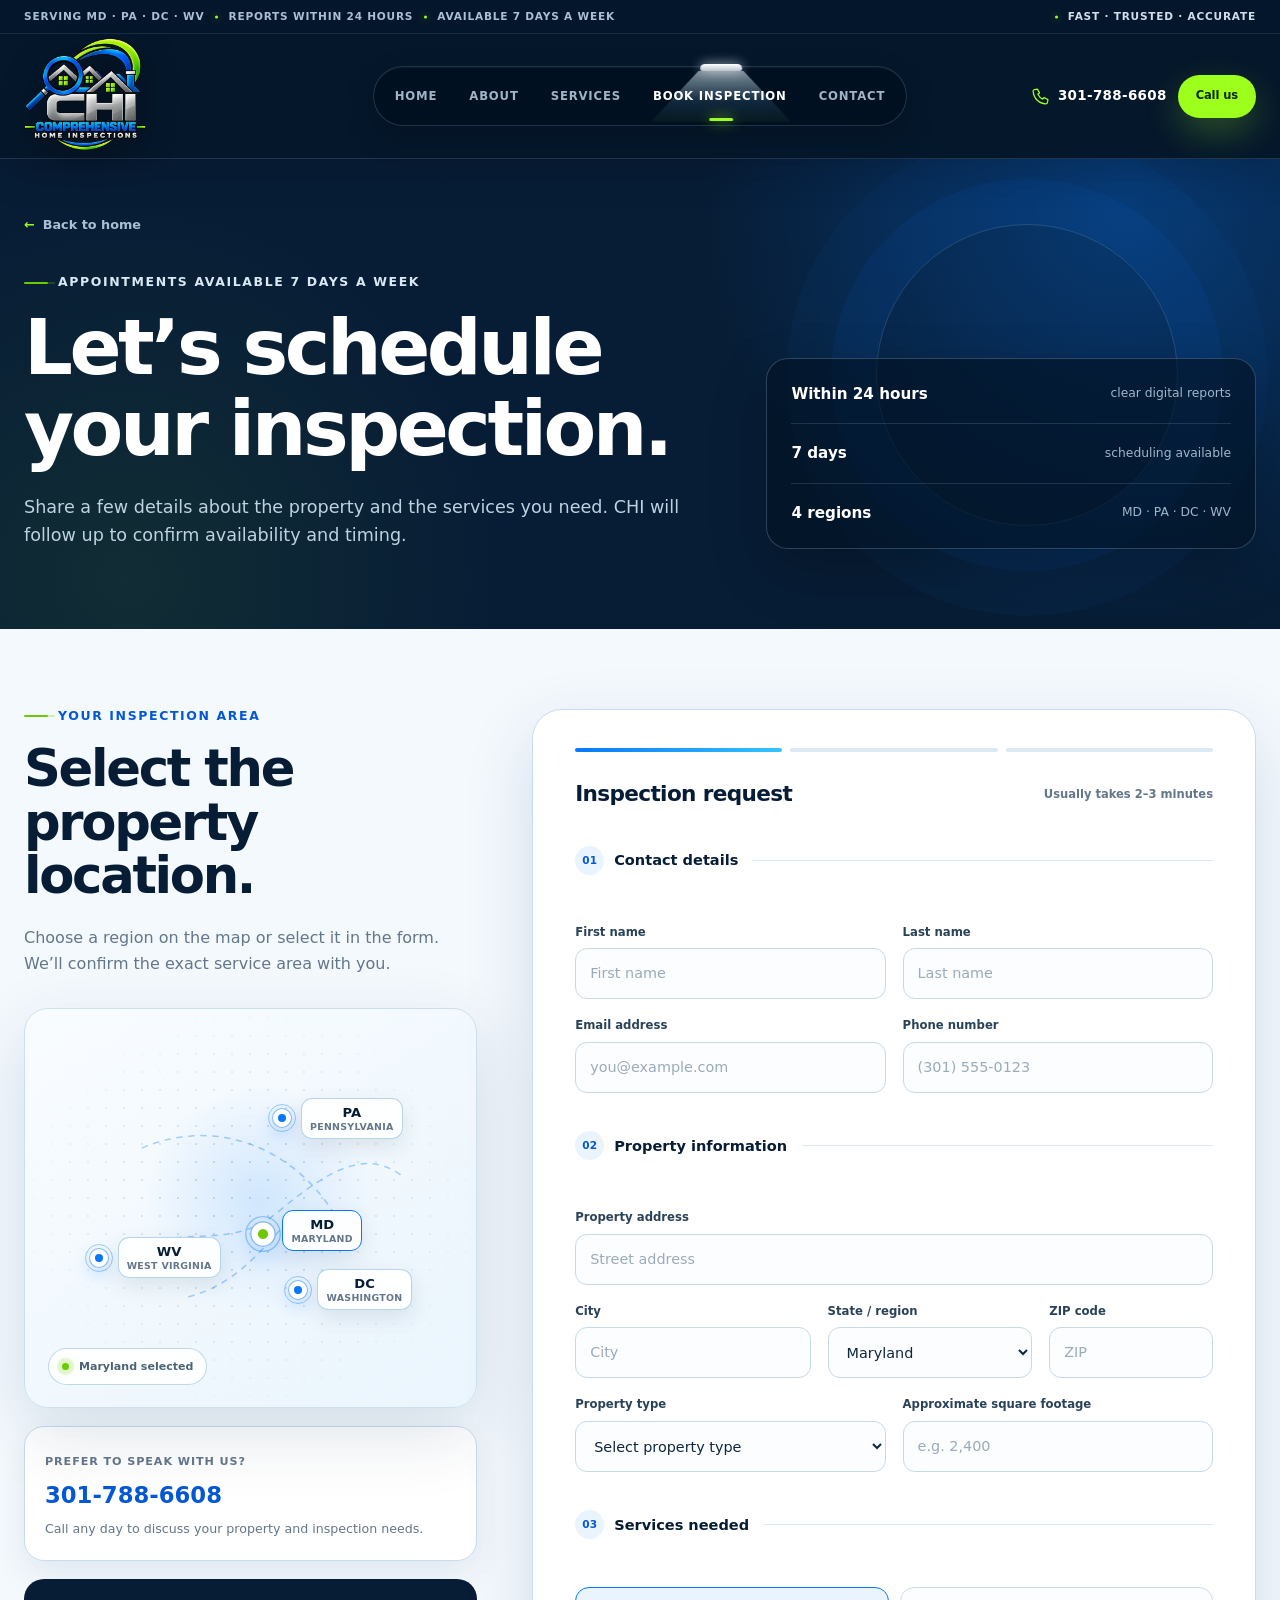
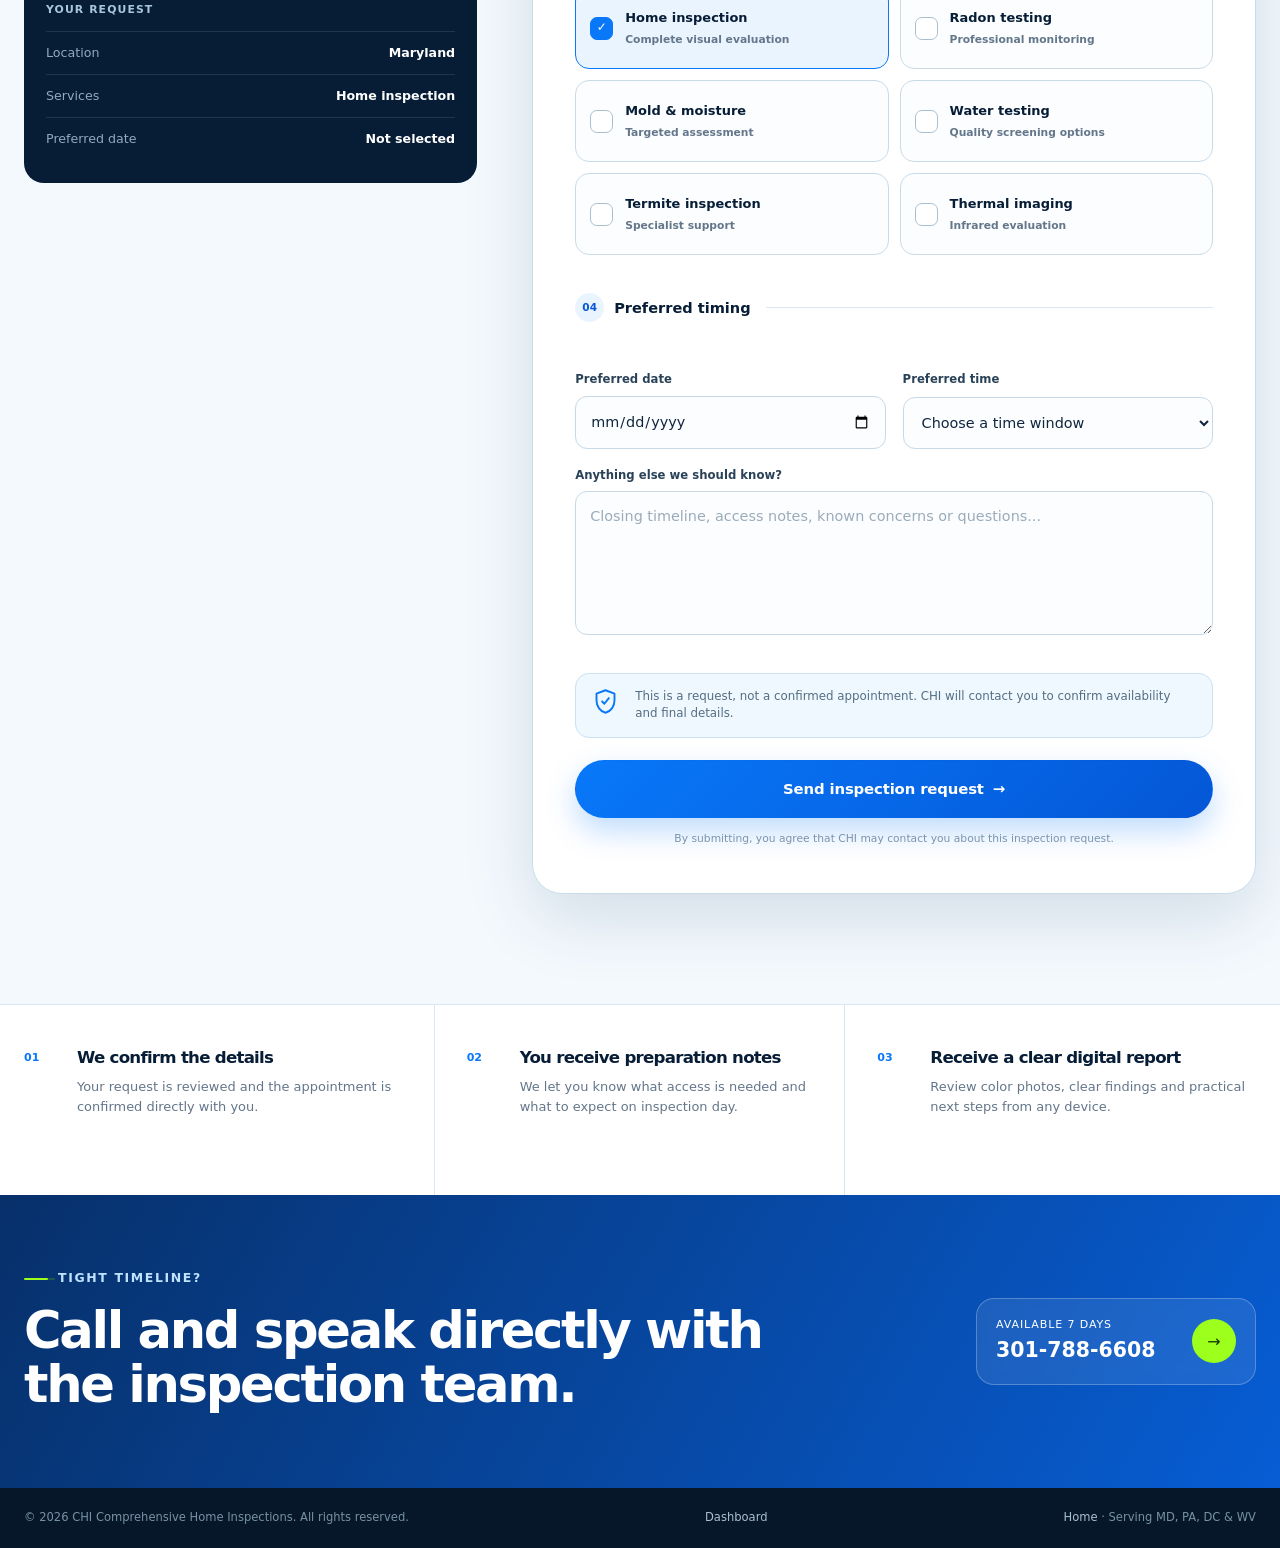
==== commit c4c0666d: "update files and add new admin dashboard" ====
--- a/schedule/index.html
+++ b/schedule/index.html
@@ -7,7 +7,12 @@
     <meta name="theme-color" content="#071d36" />
     <title>Schedule an Inspection | CHI Comprehensive Home Inspections</title>
     <link rel="icon" type="image/svg+xml" href="../assets/favicon.svg" />
+    <link rel="preload" as="image" href="../assets/chi-logo-header.webp" />
     <link rel="stylesheet" href="../assets/styles.css" />
+    <link rel="prefetch" href="../" as="document" />
+    <script src="../assets/cms-config.js" defer></script>
+    <script src="../assets/cms-map.js" defer></script>
+    <script src="../assets/cms.js" defer></script>
     <script src="../assets/app.js" defer></script>
   </head>
   <body data-page="schedule">
@@ -24,7 +29,7 @@
       </div>
       <div class="container header-main">
         <a class="brand" href="../" aria-label="CHI Comprehensive Home Inspections home">
-          <span class="brand-image-wrap"><img src="../assets/chi-logo-transparent-v2.webp" alt="CHI Comprehensive Home Inspections" /></span>
+          <span class="brand-image-wrap"><img src="../assets/chi-logo-header.webp" alt="CHI Comprehensive Home Inspections" width="420" height="406" fetchpriority="high" decoding="async" /></span>
         </a>
 
         <button class="menu-toggle" type="button" aria-expanded="false" aria-controls="primary-nav">
@@ -230,7 +235,7 @@
     </main>
 
     <footer class="site-footer compact-footer">
-      <div class="container footer-bottom"><p>© <span data-year></span> CHI Comprehensive Home Inspections. All rights reserved.</p><p><a href="../">Home</a> · Serving MD, PA, DC &amp; WV</p></div>
+      <div class="container footer-bottom"><p>© <span data-year></span> CHI Comprehensive Home Inspections. All rights reserved.</p><a href="/admin">Dashboard</a><p><a href="../">Home</a> · Serving MD, PA, DC &amp; WV</p></div>
     </footer>
 
     <a class="mobile-call-bar" href="tel:+13017886608"><span>Call CHI</span><strong>301-788-6608</strong></a>
--- a/assets/styles.css
+++ b/assets/styles.css
@@ -4896,3 +4896,479 @@
     padding-inline: 16px;
   }
 }
+
+/* ==========================================================================
+   v6 — performance, larger legible logo, animated review cards
+   ========================================================================== */
+
+:root {
+  --header-h: 121px;
+}
+
+/* --------------------------------------------------------------------------
+   1. RESPONSIVENESS / PAINT COST
+   Nineteen stacked backdrop-filter layers forced a full-width blur repaint on
+   every scroll frame, which made taps and in-page navigation feel laggy.
+   The backgrounds beneath them were already near-opaque, so the blur is
+   dropped and the few genuinely translucent panels are nudged up instead.
+   -------------------------------------------------------------------------- */
+.site-header,
+.site-header.scrolled,
+.site-header.solid-header,
+.limelight-nav,
+.trust-icon,
+.button-ghost,
+.button-white,
+.header-panel,
+.quick-booking-form,
+.schedule-hero-proof,
+.service-preview,
+.report-photo-label,
+.map-legend,
+.preview-tag,
+.hero-slider-dots,
+.phone-card,
+.area-status,
+.mobile-call-bar,
+.footer-top,
+.trust-strip,
+[class*="card"],
+[class*="panel"] {
+  backdrop-filter: none !important;
+  -webkit-backdrop-filter: none !important;
+}
+
+/* Compensate the handful of panels that were relying on blur for legibility */
+.site-header,
+.site-header.scrolled,
+.site-header.solid-header {
+  background: #05172b;
+}
+
+.limelight-nav {
+  background: rgba(2, 16, 31, 0.86);
+}
+
+.button-white {
+  background: rgba(255, 255, 255, 0.22);
+}
+
+.quick-booking-form {
+  background: rgba(255, 255, 255, 0.13);
+}
+
+/* NOTE: the header must NOT get `transform`, `will-change: transform`,
+   `contain: layout` or `contain: paint`. The mobile nav panel is
+   position:fixed inside it, and every one of those makes the header a
+   containing block (or clips it), collapsing the panel to a thin strip.
+   Dropping the backdrop-filter above is what actually removes the cost. */
+
+/* JS drives anchor scrolling at a fixed, snappy duration so a jump from the
+   footer to the hero no longer takes several seconds. */
+html {
+  scroll-behavior: auto;
+  scroll-padding-top: calc(var(--header-h) + 16px);
+}
+
+/* Decorative loops are paused while their section is off-screen, so idle
+   sections stop consuming frames. */
+.anim-idle .map-scan,
+.anim-idle .map-routes,
+.anim-idle .map-routes path,
+.anim-idle .map-node,
+.anim-idle .map-node i,
+.anim-idle .hero-scan-line,
+.anim-idle .scan-beam,
+.anim-idle .orbit-one,
+.anim-idle .orbit-two,
+.anim-idle .hotspot-dot::after,
+.anim-idle .photo-pin::after,
+.anim-idle .live-dot {
+  animation-play-state: paused !important;
+}
+
+/* Immediate visual acknowledgement on tap, before navigation resolves. */
+.button:active,
+.limelight-nav a:active,
+.service-row:active,
+.area-pills button:active,
+.map-node:active {
+  transform: scale(0.975);
+}
+
+.button,
+.limelight-nav a {
+  -webkit-tap-highlight-color: transparent;
+  touch-action: manipulation;
+}
+
+.is-navigating {
+  cursor: progress;
+}
+
+
+/* --------------------------------------------------------------------------
+   2. LOGO — larger, so the "Comprehensive Home Inspections" wordmark reads
+   -------------------------------------------------------------------------- */
+.header-main,
+.site-header.scrolled .header-main {
+  min-height: 124px;
+  gap: 18px;
+}
+
+.brand,
+.brand-image-wrap {
+  max-height: 116px;
+}
+
+.brand-image-wrap,
+.site-header.scrolled .brand-image-wrap {
+  width: 122px;
+  height: 116px;
+  overflow: visible;
+}
+
+.brand-image-wrap img {
+  width: 100%;
+  height: 100%;
+  object-fit: contain;
+  transition: transform 0.35s cubic-bezier(0.22, 1, 0.36, 1);
+}
+
+.brand:hover .brand-image-wrap img {
+  transform: scale(1.04);
+}
+
+.footer-brand img {
+  width: auto;
+  height: 112px;
+  max-width: 124px;
+  object-fit: contain;
+}
+
+/* Mobile menu panel tracks the real header height instead of a fixed offset */
+@media (max-width: 980px) {
+  /* Fully opaque: the panel previously leaned on a backdrop blur to hide the
+     hero behind it, so with the blur gone the last 1% showed through crisply. */
+  .header-panel {
+    top: var(--header-h);
+    background: #04162b;
+  }
+
+  .header-main,
+  .site-header.scrolled .header-main {
+    min-height: 100px;
+  }
+
+  .brand,
+  .brand-image-wrap {
+    max-height: 92px;
+  }
+
+  .brand-image-wrap,
+  .site-header.scrolled .brand-image-wrap {
+    width: 97px;
+    height: 92px;
+  }
+
+  .schedule-main {
+    padding-top: var(--header-h);
+  }
+}
+
+@media (max-width: 700px) {
+  .site-header,
+  .site-header.scrolled,
+  .site-header.solid-header,
+  .header-main,
+  .site-header.scrolled .header-main {
+    min-height: 86px;
+  }
+
+  .brand,
+  .brand-image-wrap {
+    max-height: 78px;
+  }
+
+  .brand-image-wrap,
+  .site-header.scrolled .brand-image-wrap {
+    width: 83px;
+    height: 78px;
+  }
+
+  .footer-brand img {
+    height: 88px;
+    max-width: 98px;
+  }
+
+  .hero-stage {
+    padding-top: 132px;
+  }
+
+  .schedule-main {
+    padding-top: var(--header-h);
+  }
+}
+
+/* --------------------------------------------------------------------------
+   3. CLIENT REVIEWS — animated colour on hover
+   -------------------------------------------------------------------------- */
+.reviews-section {
+  position: relative;
+  overflow: hidden;
+}
+
+.reviews-grid {
+  gap: 22px;
+}
+
+.review-card {
+  position: relative;
+  overflow: hidden;
+  isolation: isolate;
+  background: #ffffff;
+  transition:
+    transform 0.4s cubic-bezier(0.22, 1, 0.36, 1),
+    box-shadow 0.4s cubic-bezier(0.22, 1, 0.36, 1),
+    border-color 0.4s ease;
+}
+
+/* Accent bar that wipes across the top */
+.review-card::before {
+  content: "";
+  position: absolute;
+  z-index: 2;
+  top: 0;
+  left: 0;
+  width: 100%;
+  height: 4px;
+  background: linear-gradient(90deg, var(--blue), var(--cyan), var(--lime));
+  transform: scaleX(0);
+  transform-origin: left;
+  transition: transform 0.5s cubic-bezier(0.22, 1, 0.36, 1);
+}
+
+/* Soft colour wash that rises from the bottom of the card */
+.review-card::after {
+  content: "";
+  position: absolute;
+  z-index: -1;
+  inset: 0;
+  background:
+    radial-gradient(circle at 12% 108%, rgba(157, 255, 28, 0.2), transparent 52%),
+    radial-gradient(circle at 92% -8%, rgba(8, 120, 249, 0.16), transparent 55%);
+  opacity: 0;
+  transition: opacity 0.45s ease;
+}
+
+.review-card:hover,
+.review-card:focus-within {
+  transform: translateY(-9px);
+  border-color: rgba(8, 120, 249, 0.42);
+  box-shadow: 0 26px 60px rgba(8, 120, 249, 0.18);
+}
+
+.review-card:hover::before,
+.review-card:focus-within::before {
+  transform: scaleX(1);
+}
+
+.review-card:hover::after,
+.review-card:focus-within::after {
+  opacity: 1;
+}
+
+/* Stars shift from lime to blue and lift one after another */
+.review-stars {
+  display: inline-block;
+  background: linear-gradient(90deg, var(--lime-deep), var(--lime), var(--cyan), var(--blue));
+  background-size: 300% 100%;
+  background-position: 0% 50%;
+  -webkit-background-clip: text;
+  background-clip: text;
+  color: transparent;
+  -webkit-text-fill-color: transparent;
+  font-size: 1.12rem;
+  transition: background-position 0.65s ease, transform 0.4s cubic-bezier(0.22, 1, 0.36, 1);
+}
+
+.review-card:hover .review-stars,
+.review-card:focus-within .review-stars {
+  background-position: 100% 50%;
+  transform: translateY(-2px) scale(1.06);
+}
+
+.review-card blockquote {
+  transition: color 0.35s ease;
+}
+
+.review-card:hover blockquote,
+.review-card:focus-within blockquote {
+  color: #061c33;
+}
+
+/* Attribution line picks up the brand blue with an underline that grows in */
+.review-card > p {
+  position: relative;
+  display: inline-block;
+  padding-bottom: 6px;
+  transition: color 0.35s ease;
+}
+
+.review-card > p::after {
+  content: "";
+  position: absolute;
+  bottom: 0;
+  left: 0;
+  width: 100%;
+  height: 2px;
+  background: linear-gradient(90deg, var(--blue), var(--lime));
+  transform: scaleX(0);
+  transform-origin: left;
+  transition: transform 0.45s cubic-bezier(0.22, 1, 0.36, 1) 0.06s;
+}
+
+.review-card:hover > p,
+.review-card:focus-within > p {
+  color: var(--blue-deep);
+}
+
+.review-card:hover > p::after,
+.review-card:focus-within > p::after {
+  transform: scaleX(1);
+}
+
+/* Staggered entrance so the three cards animate in sequence */
+.reviews-grid .review-card:nth-child(1) { transition-delay: 0s; }
+.reviews-grid .review-card:nth-child(2) { transition-delay: 0.05s; }
+.reviews-grid .review-card:nth-child(3) { transition-delay: 0.1s; }
+
+@media (hover: none) {
+  .review-card::before { transform: scaleX(1); }
+  .review-card::after { opacity: 0.55; }
+}
+
+@media (prefers-reduced-motion: reduce) {
+  .review-card,
+  .review-card::before,
+  .review-card::after,
+  .review-stars,
+  .review-card > p::after,
+  .brand-image-wrap img {
+    transition: none !important;
+  }
+
+  .review-card:hover,
+  .review-card:focus-within {
+    transform: none;
+  }
+}
+
+/* --------------------------------------------------------------------------
+   4. MOBILE TOUCH TARGETS
+   Several controls rendered below the 44px minimum recommended for touch.
+   These rules grow the *hit area* without changing the visual size, so the
+   design is untouched while the controls stop being fiddly to tap.
+   -------------------------------------------------------------------------- */
+@media (max-width: 980px) {
+  /* Hero slider dots were 10x10. Keep the dot, extend the tappable box. */
+  .hero-slider-dots {
+    gap: 4px;
+  }
+
+  .hero-slider-dots button {
+    position: relative;
+  }
+
+  .hero-slider-dots button::after {
+    content: "";
+    position: absolute;
+    top: 50%;
+    left: 50%;
+    width: 44px;
+    height: 44px;
+    transform: translate(-50%, -50%);
+  }
+
+  /* Region pills and map nodes: 40px / 34px -> 44px */
+  .area-pills button,
+  .booking-map .area-pills button {
+    min-height: 44px;
+  }
+
+  .map-node {
+    min-height: 42px;
+  }
+
+  /* Inline text links sat at ~20-23px tall. */
+  .site-footer a:not(.button),
+  .back-link,
+  .text-link,
+  .service-preview-copy a,
+  .footer-bottom a {
+    display: inline-flex;
+    align-items: center;
+    min-height: 40px;
+  }
+
+  .site-footer > .container > div > a:not(.button) {
+    min-height: 42px;
+  }
+
+  .booking-contact-card a,
+  .faq-intro .phone-card {
+    min-height: 44px;
+  }
+
+  /* Anything interactive gets a comfortable minimum. */
+  .limelight-nav a,
+  .service-row,
+  .faq-list summary {
+    min-height: 48px;
+  }
+}
+
+/* --------------------------------------------------------------------------
+   5. MOBILE FORMS
+   iOS Safari zooms the viewport whenever a focused field is under 16px, and
+   frequently does not zoom back out. Every field was 11-14px, so both forms
+   are bumped to 16px on touch widths. Labels keep their smaller size.
+   -------------------------------------------------------------------------- */
+@media (max-width: 980px) {
+  input[type="text"],
+  input[type="tel"],
+  input[type="email"],
+  input[type="date"],
+  input[type="number"],
+  input[type="search"],
+  select,
+  textarea,
+  .booking-form select,
+  .booking-form textarea,
+  .booking-form input,
+  .quick-booking-form input,
+  .quick-booking-form select {
+    /* !important: existing rules set these at higher specificity, and on iOS a
+       sub-16px field forces a viewport zoom that does not reverse. */
+    font-size: 16px !important;
+  }
+
+  /* Comfortable height for thumbs on both forms. */
+  .quick-booking-form input,
+  .booking-form input,
+  .booking-form select,
+  .quick-booking-form select {
+    min-height: 52px;
+  }
+
+  .service-check {
+    min-height: 48px;
+  }
+
+  /* Native date/time controls otherwise render cramped on iOS. */
+  input[type="date"],
+  input[type="time"] {
+    -webkit-appearance: none;
+    appearance: none;
+  }
+}
